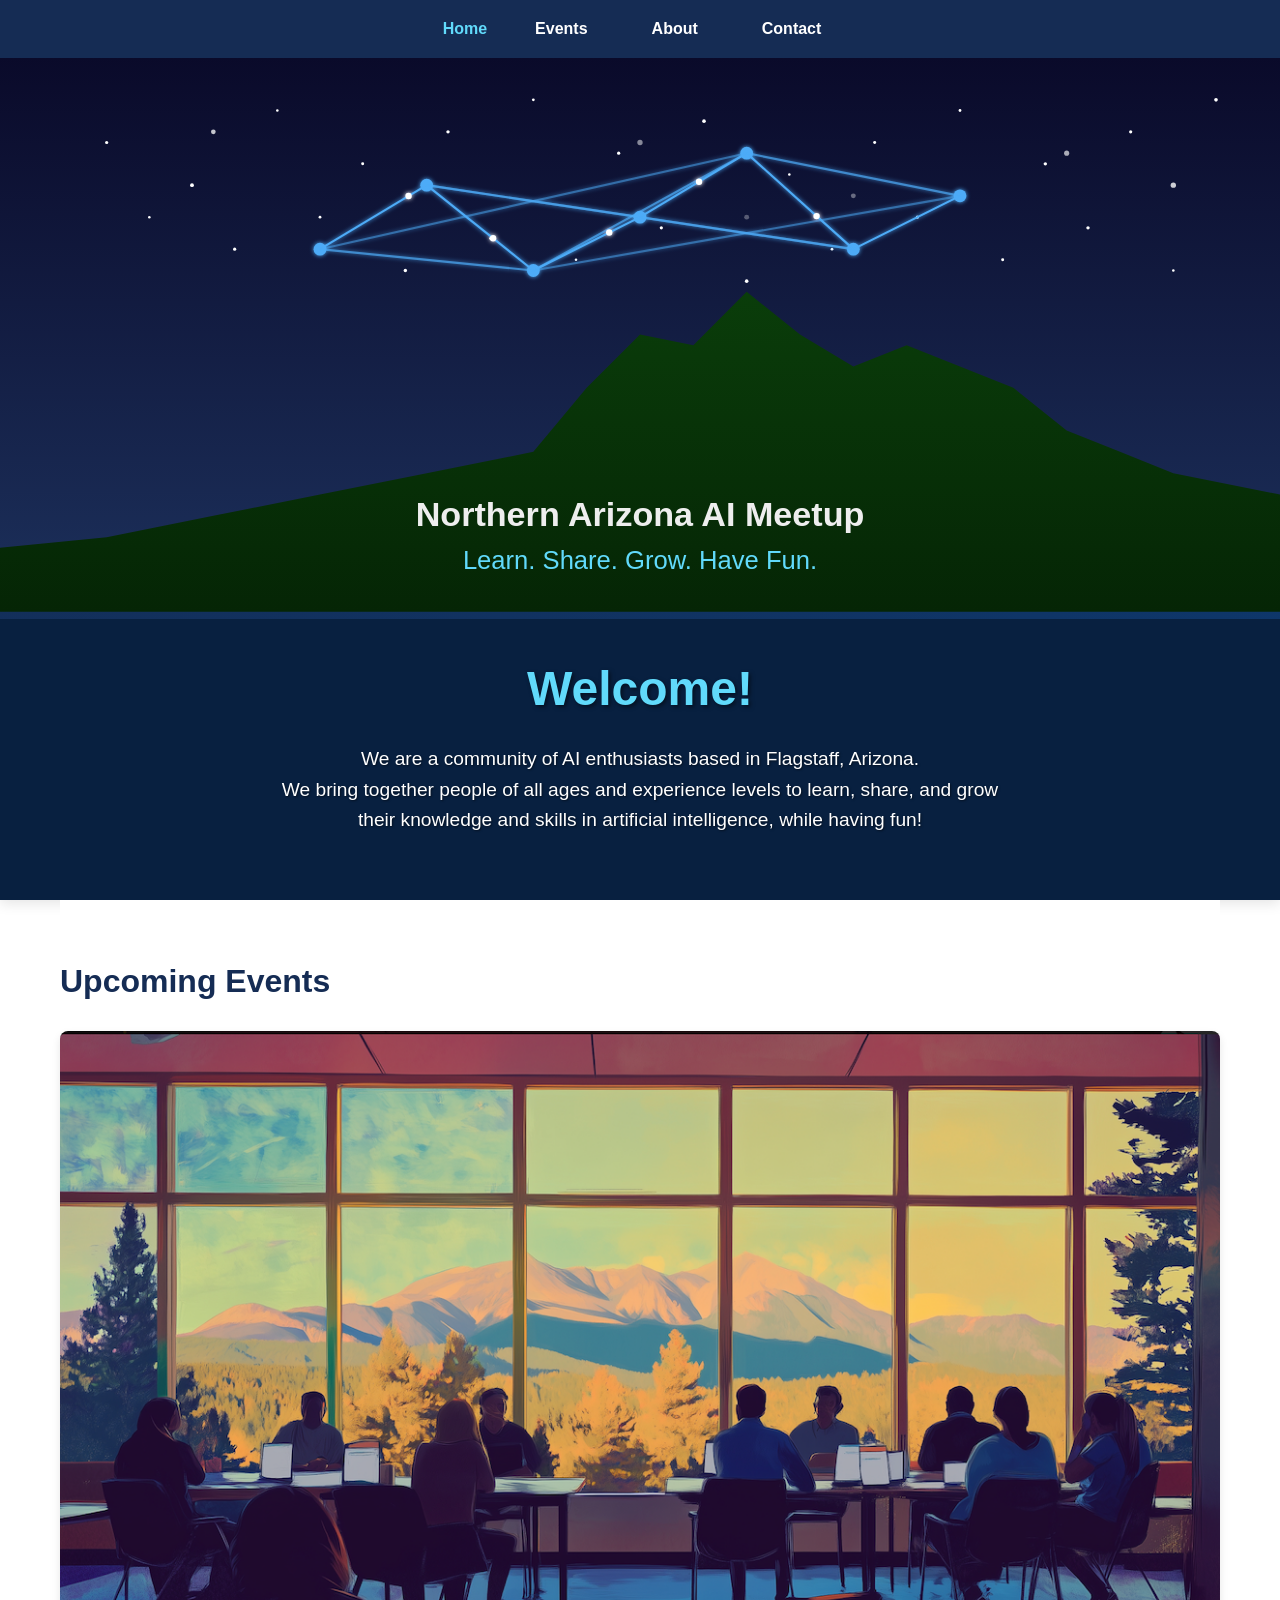
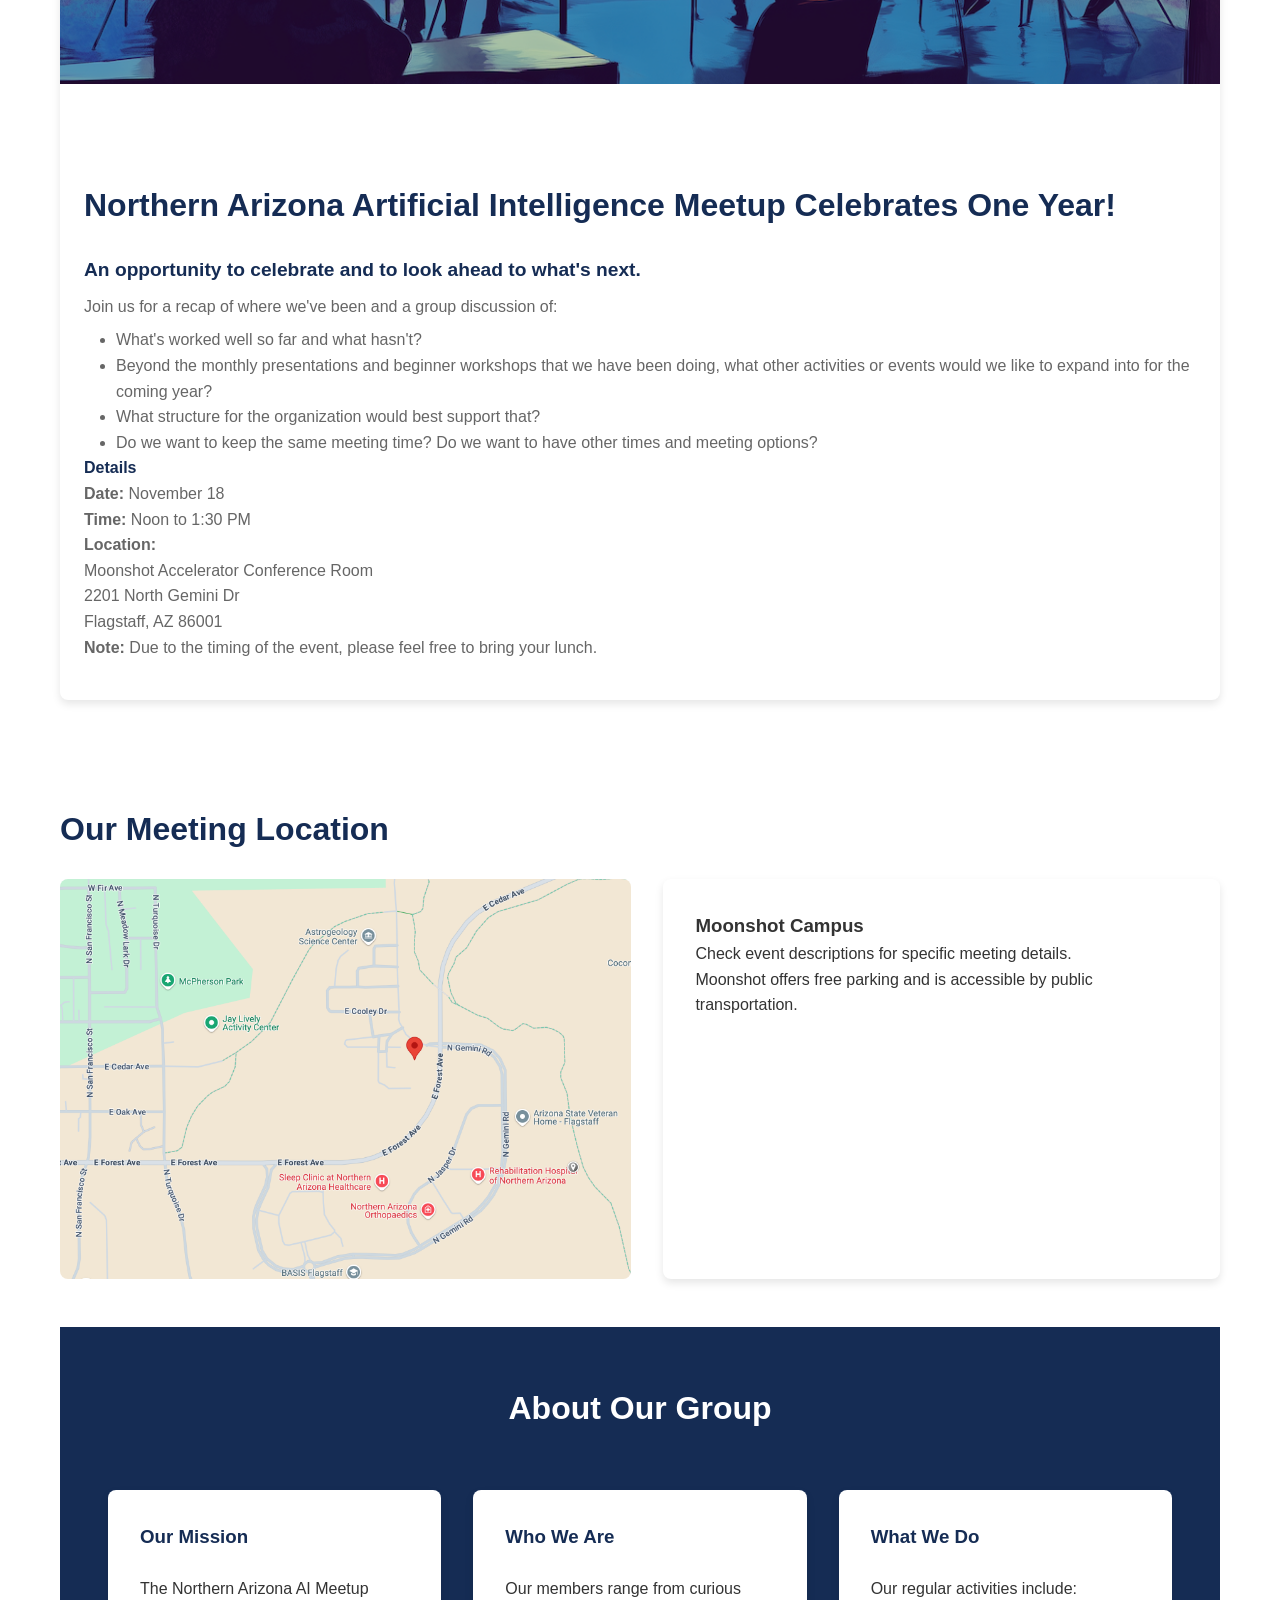
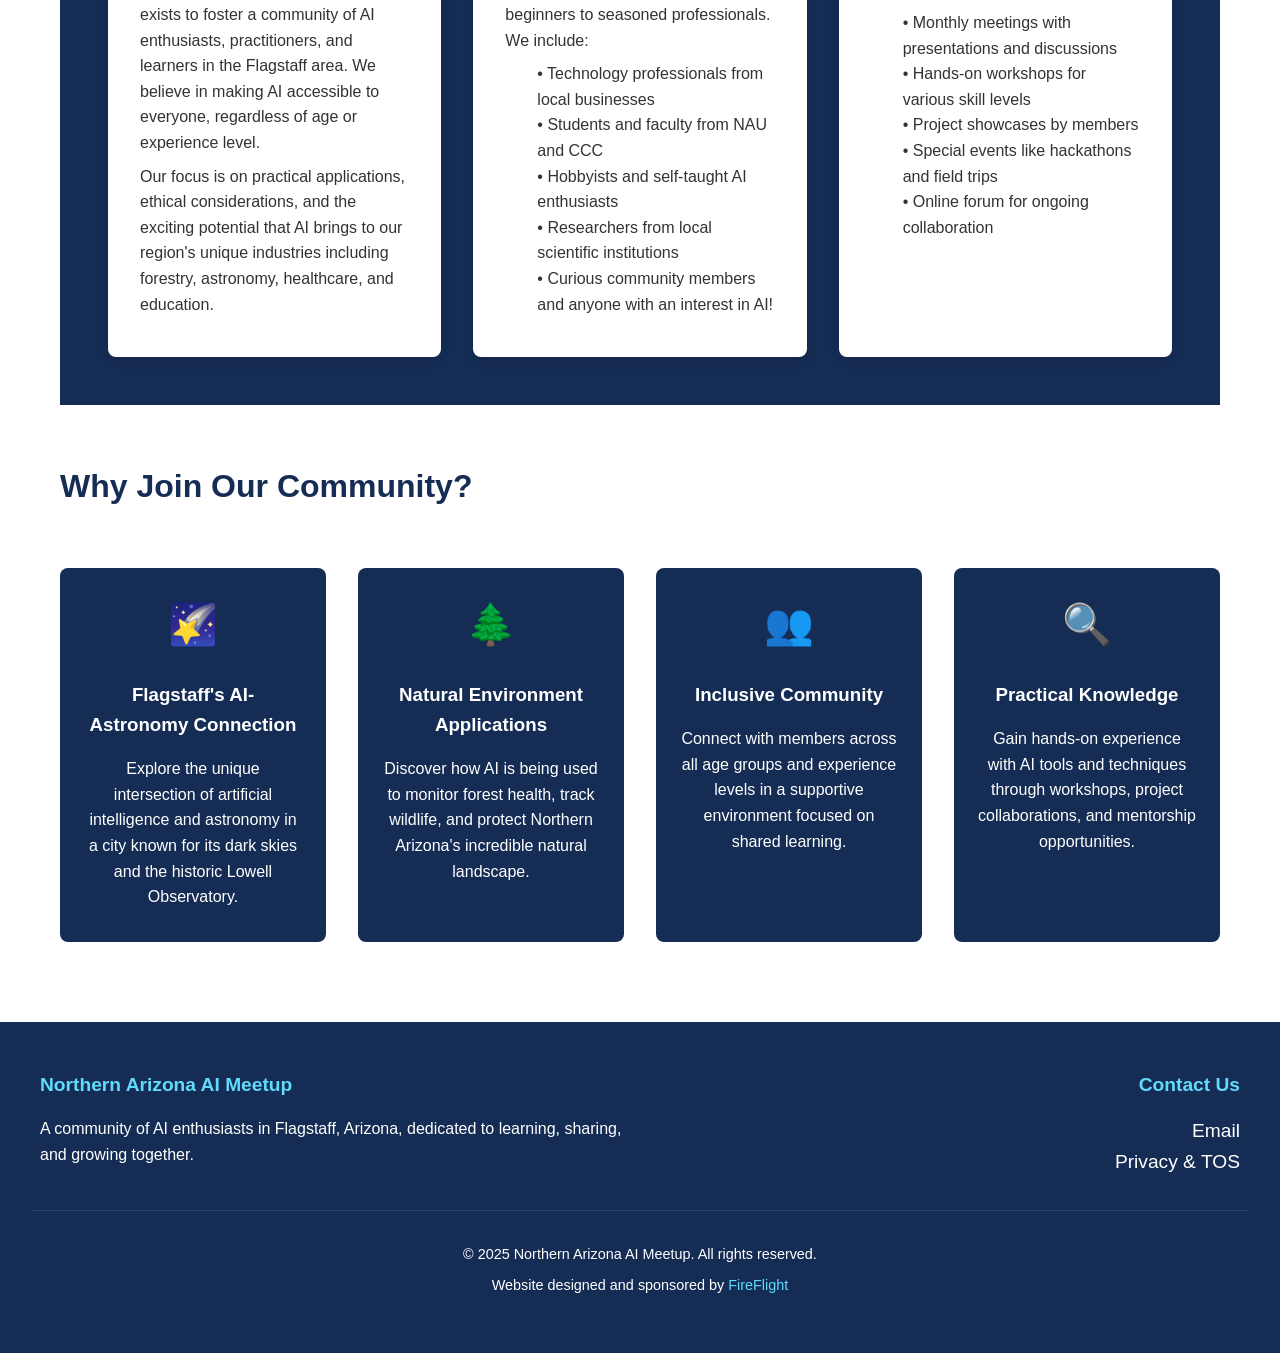
==== index.html @ 6f6a2d6f "Update of upcoming events" ====
<!DOCTYPE html>
<html lang="en">
<head>
    <meta charset="UTF-8">
    <meta name="viewport" content="width=device-width, initial-scale=1.0">
    <title>Northern Arizona AI Meetup</title>
    <link rel="stylesheet" href="css/site.css">
</head>
<body>
  <header>
    <nav>
      <ul>
        <li>Home</li>
        <li><a href="#events">Events</a></li>
        <li><a href="#about">About</a></li>
        <!-- <li><a href="#resources">Resources</a></li>
        <li><a href="#location">Location</a></li> -->
        <li><a href="#footer">Contact</a></li>
      </ul>
    </nav>

    <div class="header-container">
      <object type="image/svg+xml" data="media/images/svg/naai-siteheader.svg" class="logo">
      </object>
    </div>

    <section id="hero">
      <div class="hero hero-content">
        <h1>Welcome!</h1>
        <p>We are a community of AI enthusiasts based in Flagstaff, Arizona.<br>
          We bring together people of all ages and experience levels to learn, share, and grow their knowledge and skills in artificial intelligence, while having fun!</p>
        <!-- <a href="#events" class="btn">Attend Our Next Event</a> -->
      </div>
    </section>
  </header>

  <main class="container">
    <section id="events">
      <h2>Upcoming Events</h2>
      <div class="card-grid">
        <div class="card">
          <div class="card-img">
            <img src="media/images/png/NAAImtgpic.png" alt="Illustration of people in a meeting" class="card-img">
          </div>
          <div class="card-content">
            <div class="event-details">
              <h2>Northern Arizona Artificial Intelligence Meetup Celebrates One Year!</h2>
              <h3>An opportunity to celebrate and to look ahead to what's next.</h3>
              <p>Join us for a recap of where we've been and a group discussion of:</p>
                <ul class="indent">
                  <li>What's worked well so far and what hasn't?</li>
                  <li>Beyond the monthly presentations and beginner workshops that we have been doing, what other activities or events would we like to expand into for the coming year?</li>
                  <li>What structure for the organization would best support that?</li>
                  <li>Do we want to keep the same meeting time? Do we want to have other times and meeting options?</li>
                </ul>

              <h4>Details</h4>
              <p>
                <strong>Date:</strong> November 18<br>
                <strong>Time:</strong> Noon to 1:30 PM<br>
                <strong>Location:</strong><br>
                  Moonshot Accelerator Conference Room<br>
                  2201 North Gemini Dr<br>
                  Flagstaff, AZ 86001<br>
                <strong>Note:</strong> Due to the timing of the event, please feel free to bring your lunch.
              </p>
                <!-- To participate, bring a device (laptop, phone, or tablet) with the ability to connect to Wi-Fi.

                <p>Accelerator Building, Main Conference Room<br>
                2201 North Gemini Dr<br>
                Flagstaff, AZ 86001</p> -->
            </div>
          </div>
        </div>
      </div>
             <!--
             <div class="card">
                <div class="card-img">
                  <img src="media/images/png/NAAImtgpic.png" alt="Illustration of people in a meeting" class="card-img">
                </div>
                <div class="card-content">
                  <div class="event-details">
                    <h3>Summer Meetings Scheduled</h3>
                    <h4>July</h4>
                    <p><strong>Date/Time:</strong> July 15, Noon to 1:30 PM</p>
                    <p><strong>Location:</strong> Moonshot Accelerator Building, Main Conference Room</p>
                    <p></p>
                  </div>
                  <div class="event-details">
                    <h4>August</h4>
                    <p><strong>Date/Time:</strong> August 19, Noon to 1:30 PM</p>
                    <p><strong>Location:</strong> Moonshot Accelerator Building, Main Conference Room</p>
                    <p>TBD</p>
                  </div>
                 </div>
                </div>
                <a href="#" class="btn">Register</a>
               -->
    </section>

    <section id="location">
      <h2>Our Meeting Location</h2>
      <div class="location">
        <div class="map-container">
          <img src="media/images/png/NAAI-meeting-location.png" alt="Map of Flagstaff with meetup locations">
        </div>
        <div class="location-info">
          <h3>Moonshot Campus</h3>
          <!-- <p> Main Conference Room 2201 N Gemini Dr Flagstaff, AZ 86001</p> -->
          <p class="location-note">Check event descriptions for specific meeting details.<br>
            Moonshot offers free parking and is accessible by public transportation.</p>
        </div>
      </div>
    </section>

    <section id="about">
        <h2>About Our Group</h2>
        <div class="about-columns">
            <div class="about-item">
                <h3>Our Mission</h3>
                <p>The Northern Arizona AI Meetup exists to foster a community of AI enthusiasts, practitioners, and learners in the Flagstaff area. We believe in making AI accessible to everyone, regardless of age or experience level.</p>
                <p>Our focus is on practical applications, ethical considerations, and the exciting potential that AI brings to our region's unique industries including forestry, astronomy, healthcare, and education.</p>
            </div>

            <div class="about-item">
                <h3>Who We Are</h3>
                <p>Our members range from curious beginners to seasoned professionals. We include:</p>
                <ul>
                    <li>• Technology professionals from local businesses</li>
                    <li>• Students and faculty from NAU and CCC</li>
                    <li>• Hobbyists and self-taught AI enthusiasts</li>
                    <li>• Researchers from local scientific institutions</li>
                    <li>• Curious community members and anyone with an interest in AI!</li>
                </ul>
            </div>

            <div class="about-item">
                <h3>What We Do</h3>
                <p>Our regular activities include:</p>
                <ul>
                    <li>• Monthly meetings with presentations and discussions</li>
                    <li>• Hands-on workshops for various skill levels</li>
                    <li>• Project showcases by members</li>
                    <li>• Special events like hackathons and field trips</li>
                    <li>• Online forum for ongoing collaboration</li>
                </ul>
            </div>
        </div>
    </section>

    <section class="stars-bg">
      <div class="feature-section">
        <h2>Why Join Our Community?</h2>
        <div class="feature-grid">
          <div class="feature-item">
            <div class="feature-icon">🌠</div>
            <h3>Flagstaff's AI-Astronomy Connection</h3>
            <p>Explore the unique intersection of artificial intelligence and astronomy in a city known for its dark skies and the historic Lowell Observatory.</p>
          </div>

          <div class="feature-item">
            <div class="feature-icon">🌲</div>
            <h3>Natural Environment Applications</h3>
            <p>Discover how AI is being used to monitor forest health, track wildlife, and protect Northern Arizona's incredible natural landscape.</p>
          </div>

          <div class="feature-item">
            <div class="feature-icon">👥</div>
            <h3>Inclusive Community</h3>
            <p>Connect with members across all age groups and experience levels in a supportive environment focused on shared learning.</p>
          </div>

          <div class="feature-item">
            <div class="feature-icon">🔍</div>
            <h3>Practical Knowledge</h3>
            <p>Gain hands-on experience with AI tools and techniques through workshops, project collaborations, and mentorship opportunities.</p>
          </div>
        </div>
      </div>
    </section>

    <!-- <section id="contact">
      <h2>Get In Touch</h2>
      <div class="contact-form">
        <form action="#" method="POST">
          <div class="form-group">
            <label for="name">Name</label>
            <input type="text" id="name" name="name" required>
          </div>

          <div class="form-group">
            <label for="email">Email</label>
            <input type="email" id="email" name="email" required>
          </div>

          <div class="form-group">
            <label for="subject">Subject</label>
            <select id="subject" name="subject">
              <option value="general">General Inquiry</option>
              <option value="membership">Membership Question</option>
              <option value="speaking">Speaking Opportunity</option>
              <option value="collaboration">Collaboration Proposal</option>
              <option value="other">Other</option>
            </select>
          </div>

          <div class="form-group">
            <label for="message">Message</label>
            <textarea id="message" name="message" required></textarea>
          </div>

          <div class="form-group">
            <label for="experience">Your AI Experience Level</label>
            <select id="experience" name="experience">
              <option value="beginner">Beginner - Just curious about AI</option>
              <option value="intermediate">Intermediate - Some experience with AI concepts</option>
              <option value="advanced">Advanced - Working with AI regularly</option>
              <option value="expert">Expert - Professional AI developer/researcher</option>
            </select>
          </div>

          <div class="form-group">
            <label>
              <input type="checkbox" name="newsletter" checked>
              Subscribe to our newsletter for updates on upcoming events
            </label>
          </div>

          <button type="submit">Send Message</button>
        </form>
      </div>
    </section> -->
  </main>

    <footer id="footer">
        <div class="footer-content">
            <div class="footer-description">
                <h3>Northern Arizona AI Meetup</h3>
                <p>A community of AI enthusiasts in Flagstaff, Arizona, dedicated to learning, sharing, and growing together.</p>
                <!-- <div class="social-links">
                    <a href="#">🌐</a>
                    <a href="#">📱</a>
                    <a href="#">📘</a>
                    <a href="#">📸</a>
                    <a href="#">👥</a>
                </div> -->
            </div>

          <div class="footer-contact">
            <h3>Contact Us</h3>
            <ul>
              <li><a href="mailto: ariel@fireflight.pro?">Email</a></li>
              <li><a href="PSTOS.html">Privacy & TOS</a></li>
            </ul>
          </div>
        </div>
        <div class="copyright">
            <p>&copy; 2025 Northern Arizona AI Meetup. All rights reserved.</p>
            <p>Website designed and sponsored by <a href="https://fireflight.ai" class="sponsor">FireFlight</a></p>
        </div>
    </footer>
  </body>
</html>
---- css/site.css ----
:root {
  --primary-dark: #152C54;
  --primary-light: #61dafb;
  --accent-green: #2a623d;
  --text-light: #ffffff;
  --text-dark: #333333;
}

* {
  margin: 0;
  padding: 0;
  box-sizing: border-box;
  font-family: 'Segoe UI', Tahoma, Geneva, Verdana, sans-serif;
}

body {
  background-color: #ffffff;
  color: var(--text-dark);
  line-height: 1.6;
}

nav {
  position: fixed;
  top: 0;
  left: 0;
  width: 100%;
  z-index: 1000;
  background-color: var(--primary-dark);
  padding: 1rem 0;
}

nav ul {
  display: flex;
  justify-content: center;
  list-style: none;
  gap: 2rem;
}

nav li {
  color: var(--primary-light);
  font-weight: 600;
}

nav a {
  color: var(--text-light);
  text-decoration: none;
  font-weight: 600;
  transition: color 0.3s ease;
  padding: 0.5rem 1rem;
  border-radius: 4px;
}

nav a:hover {
  color: var(--primary-light);
  background-color: rgba(255,255,255,0.1);
}

header {
  background: linear-gradient(135deg, var(--primary-dark), #0d386d);
  color: var(--text-light);
  height: 100%;
  padding: 0;
  margin: 0;
  text-align: center;
  box-shadow: 0 4px 12px rgba(0,0,0,0.1);
}

.header-container {
  width: 100%;
  height: 100%;
  margin-top: 57px;
}

#hero {
  max-height: 400px;
  background-size: cover;
  background-position: center;
  position: relative;
  display: flex;
  align-items: center;
  justify-content: center;
  text-align: center;
  color: white;
}

#hero::before {
  content: '';
  position: absolute;
  top: 0;
  left: 0;
  right: 0;
  bottom: 0;
  /* background: rgba(0,0,0,0.5); */
  background-color: #082040;
  z-index: 1;
}

.hero-content {
  position: relative;
  z-index: 2;
  max-width: 800px;
  padding: 2rem;
}

.hero h1 {
  font-size: 3rem;
  color: var(--primary-light);
  margin-bottom: 1rem;
  text-shadow: 2px 2px 4px rgba(0,0,0,0.5);
}

.hero p {
  font-size: 1.2rem;
  margin-bottom: 2rem;
  text-shadow: 1px 1px 2px rgba(0,0,0,0.5);
}

.btn {
  display: inline-block;
  margin: .5rem 0;
  padding: 0.8rem 1.5rem;
  background-color: white;
  color: var(--primary-dark);
  text-decoration: none;
  border-radius: 4px;
  font-weight: bold;
  transition: transform 0.3s ease, box-shadow 0.3s ease;
}

.hero .btn:hover {
  background-color: var(--primary-light);
  color: var(--primary-dark);
}

p {
  padding: 0;
}

main {
  margin: 0 60px;
  padding: 0;
  background-color: #ffffff;
  color: var(--text-dark);
}

#events  {
 margin-bottom: 3rem;
}

h2 {
  color: var(--primary-dark);
  padding: 3.5rem 0 1.5rem 0;
  font-size: 2rem;
  position: relative;
}

/* h2::after {
  content: '';
  position: absolute;
  bottom: 0;
  left: 0;
  width: 60px;
  height: 4px;
  background-color: var(--primary-light);
} */

.indent {
  padding-left: 2rem;
}
.card-grid {
  display: grid;
  /* grid-template-columns: repeat(auto-fill, minmax(450px, 1fr));
  gap: 2rem; */
}

.card {
  background-color: white;
  border-radius: 8px;
  overflow: hidden;
  box-shadow: 0 4px 8px rgba(0,0,0,0.1);
  transition: transform 0.3s ease, box-shadow 0.3s ease;
  width: 100%;
}

.card:hover {
  transform: translateY(-5px);
  box-shadow: 0 8px 16px rgba(0,0,0,0.1);
}

.card-img {
  background-color: #ddd;
  display: flex;
  align-items: center;
  justify-content: center;
  color: #666;
  width: 100%;
}

.card-content {
  padding: 1.5rem;
}

.card h3 {
  margin-bottom: 0.5rem;
  color: var(--primary-dark);
}

.event-details {
  margin: 1rem 0;
  font-size: 1rem;
  color: #666;
}

.event-details h3 {
  font-size: 1.2rem;
}

.event-details h4 {
  font-size: 1rem;
  color: var(--primary-dark);
}

.event-details i {
  margin-right: 0.5rem;
}

.event-description .desc {
  padding: 0 0 15px 0;
}

.location {
  display: grid;
  grid-template-columns: 1fr 1fr;
  gap: 2rem;
  margin-bottom: 3rem;
}

.map-container img {
  height: 400px;
  background-color: #ddd;
  display: flex;
  align-items: center;
  justify-content: center;
  color: #666;
  border-radius: 8px;
  overflow: hidden;
}

.location-info {
  padding: 2rem;
  background-color: white;
  border-radius: 8px;
  box-shadow: 0 4px 8px rgba(0,0,0,0.1);
}

.location-info h4, p {
  margin-bottom: 0.5rem;
}


#about {
  background-color: var(--primary-dark);
  padding: 0 3rem 3rem;
}

#about h2 {
  color: var(--text-light);
  text-align: center;
  margin-bottom: 2rem;
}

.about-columns {
  display: grid;
  grid-template-columns: repeat(auto-fit, minmax(300px, 1fr));
  gap: 2rem;
}

.about-item {
  background-color: white;
  padding: 2rem;
  border-radius: 8px;
  box-shadow: 0 4px 8px rgba(0,0,0,0.1);
}

.about-item h3 {
  color: var(--primary-dark);
  margin-bottom: 1.5rem;
}

.about-item li {
  padding: 0 0 0 2rem;
  list-style: none;
  text-decoration: none;
}

/* Special feature - stars background */
.stars-bg {
  background-color: white;
  position: relative;
  overflow: hidden;
  /* background-color: var(--primary-dark);
  padding: 4rem 1rem; */
}

.stars-bg::before {
  content: '';
  position: absolute;
  top: 0;
  left: 0;
  right: 0;
  bottom: 0;
  background-image: radial-gradient(white 1px, transparent 1px);
  background-size: 50px 50px;
  opacity: 0.2;
}

.feature-section {
  text-align: center;
  color: var(--text-light);
  position: relative;
  z-index: 2;

}

.feature-section h2 {
  color: var(--primary-dark);
  text-align: left;
  margin-bottom: 2rem;
}

.feature-section h2::after {
  left: 50%;
  transform: translateX(-50%);
}

.feature-grid {
  display: grid;
  grid-template-columns: repeat(auto-fit, minmax(250px, 1fr));
  gap: 2rem;
  max-width: 1200px;
  margin: 0 auto 5rem;
}

.feature-item {
  background-color: var(--primary-dark);
  /*background-color: rgba(255,255,255,0.1); */
  padding: 1.5rem;
  border-radius: 8px;
  transition: transform 0.3s ease;
}

.feature-item:hover {
  transform: translateY(-10px);
}

.feature-icon {
  font-size: 2.5rem;
  margin-bottom: 1.5rem;
  color: var(--primary-light);
}

.feature-item h3 {
  margin-bottom: 1rem;
  color: var(--text-light);
}

#contact {
  margin: 3rem;
}

.contact-form {
  max-width: 600px;
  margin: 0 auto;
  background-color: white;
  padding: 2rem;
  border-radius: 8px;
  box-shadow: 0 4px 8px rgba(0,0,0,0.1);
}

.form-group {
  margin-bottom: 1.5rem;
}

label {
  display: block;
  margin-bottom: 0.5rem;
  font-weight: 600;
}

input, textarea, select {
  width: 100%;
  padding: 0.8rem;
  border: 1px solid #ddd;
  border-radius: 4px;
  font-size: 1rem;
}

textarea {
  min-height: 150px;
  resize: vertical;
}

button {
  padding: 0.8rem 1.5rem;
  background-color: var(--primary-light);
  color: var(--primary-dark);
  border: none;
  border-radius: 4px;
  font-weight: bold;
  cursor: pointer;
  transition: background-color 0.3s ease;
}

button:hover {
  background-color: #4fc0e8;
}

footer {
  background-color: var(--primary-dark);
  color: var(--text-light);
  padding: 3rem 2rem;
  text-align: center;
}

.footer-content {
  max-width: 1200px;
  margin: 0 auto;
  display: grid;
  grid-template-columns: repeat(auto-fit, minmax(200px, 1fr));
  gap: 2rem;
  text-align: left;
}

.footer-description h3 {
  color: var(--primary-light);
  margin-bottom: 1rem;
  font-size: 1.2rem;
}

/*
.social-links {
  display: flex;
  gap: 1rem;
  margin-top: 1rem;
}

.social-links a {
  display: inline-block;
  width: 40px;
  height: 40px;
  background-color: rgba(255,255,255,0.1);
  border-radius: 50%;
  align-items: center;
  justify-content: center;
  transition: background-color 0.3s ease;
}

.social-links a:hover {
  background-color: var(--primary-light);
  color: var(--primary-dark);
}
*/

.footer-contact {
  text-align: right;
}

.footer-contact h3 {
  color: var(--primary-light);
  margin-bottom: 1rem;
  font-size: 1.2rem;
}

.footer-contact li {
  list-style: none;
}
.footer-contact a {
  color: var(--text-light);
  list-style: none;
  text-decoration: none;
  margin-bottom: 1rem;
  font-size: 1.2rem;
}

.footer-contact a:hover {
  color: var(--primary-light);
  list-style: none;
  margin-bottom: 1rem;
  font-size: 1.2rem;
}

.copyright {
  margin-top: 2rem;
  padding-top: 2rem;
  border-top: 1px solid rgba(255,255,255,0.1);
  font-size: 0.9rem;
}

.copyright a {
  text-decoration: none;
  color: var(--primary-light);
}

.copyright a:hover {
  color: var(--text-light);
}
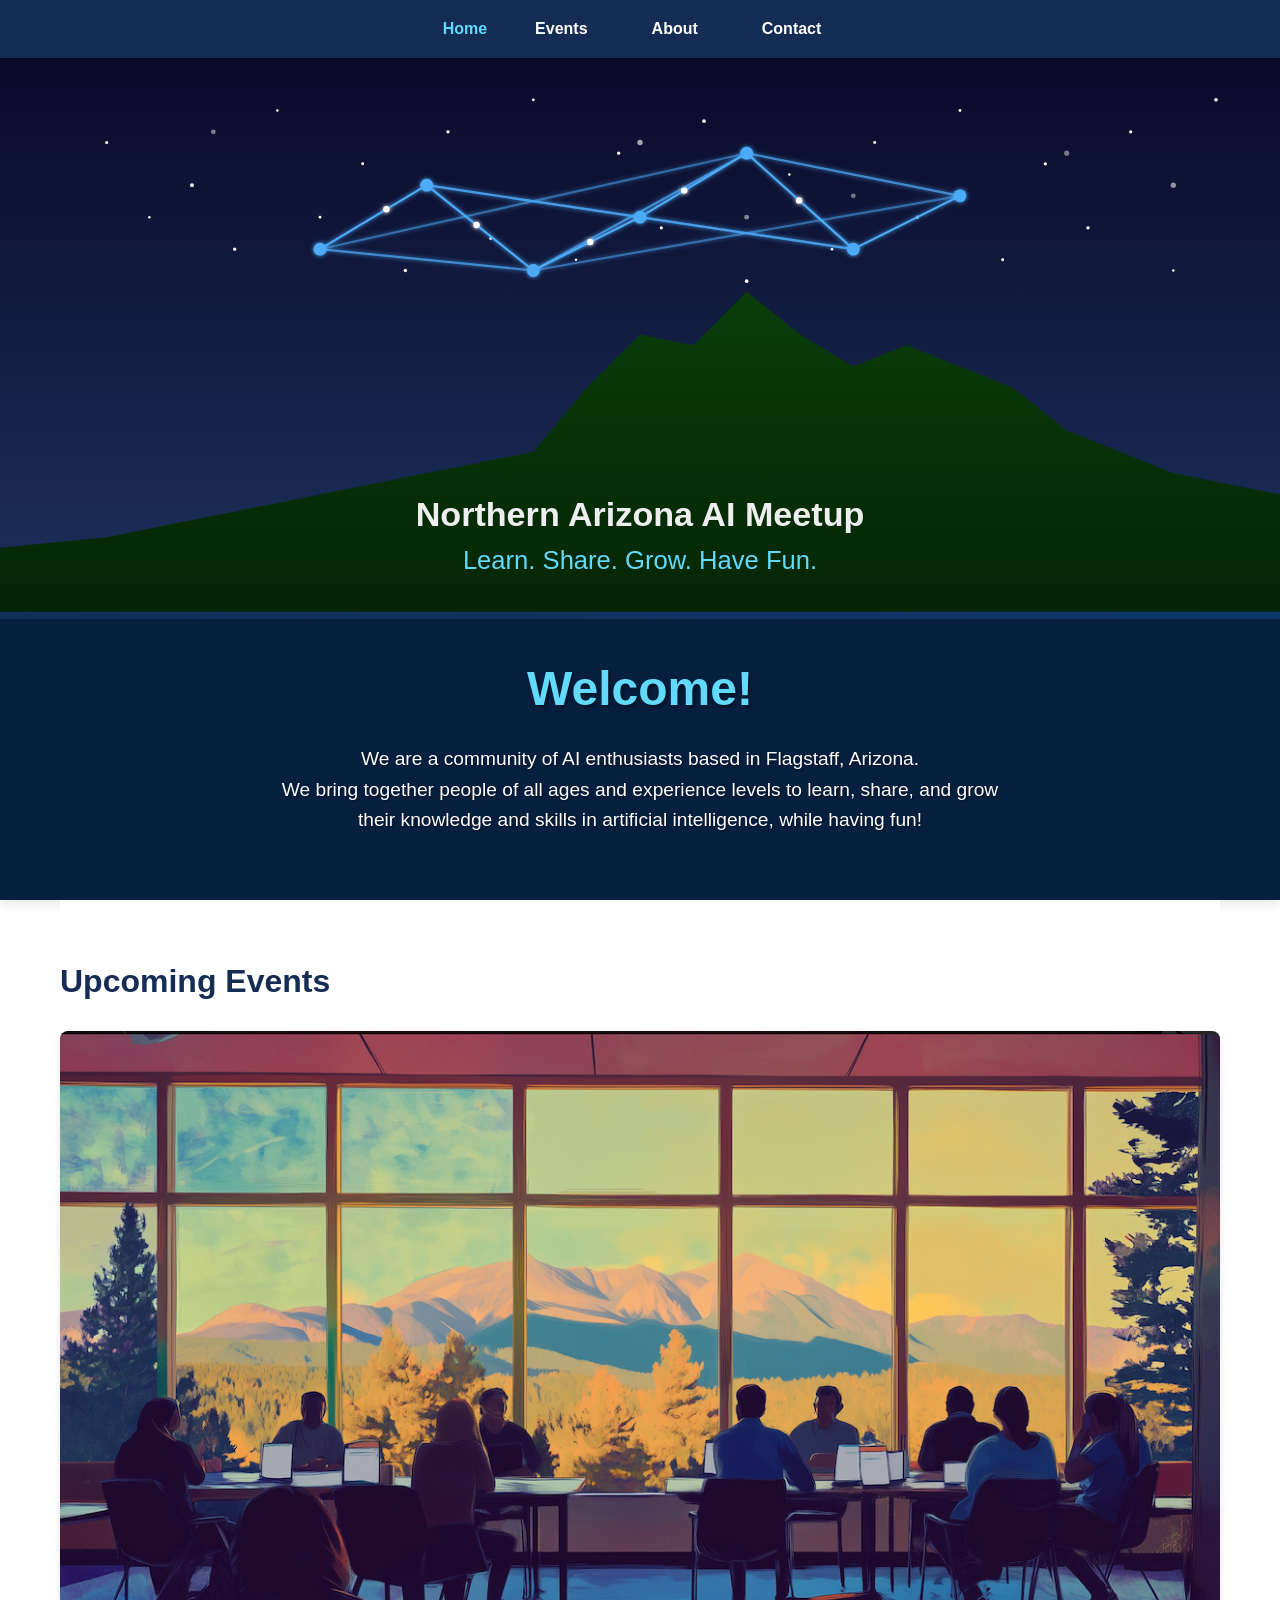
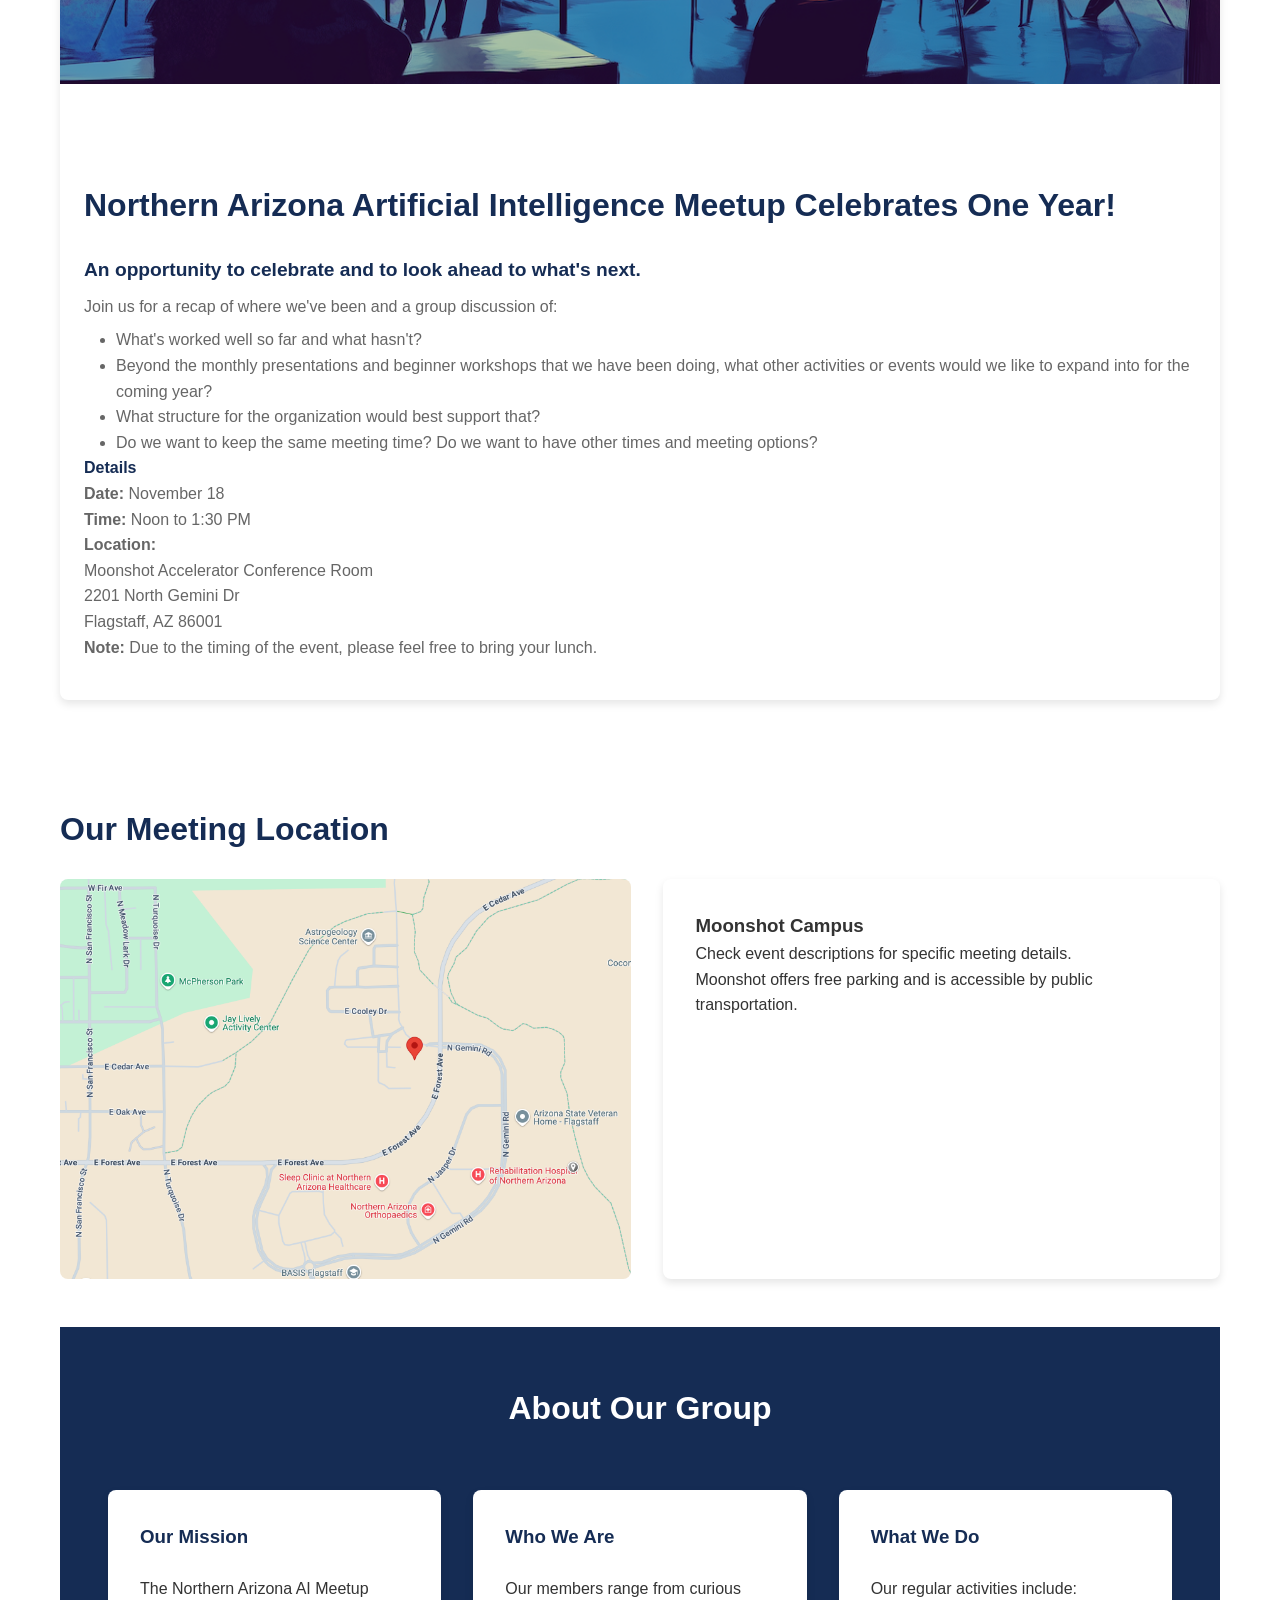
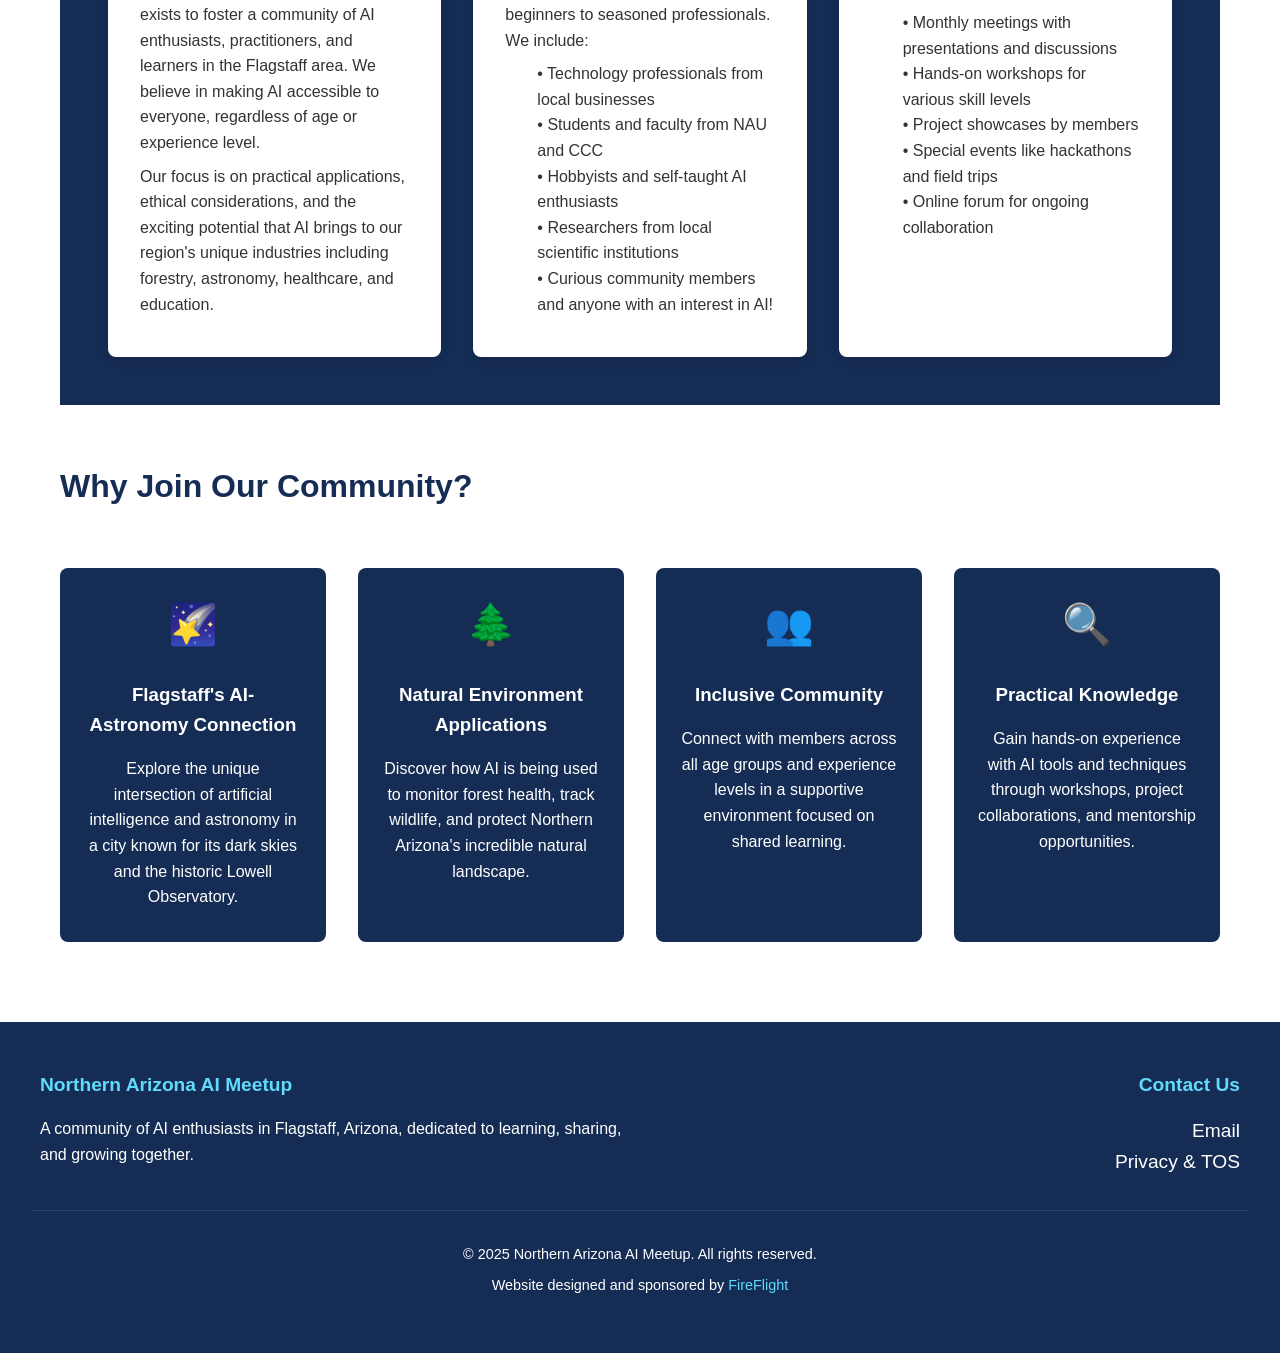
==== commit 0bda8cef: "Update of upcoming events" ====
--- a/index.html
+++ b/index.html
@@ -55,15 +55,13 @@
                 </ul>
 
               <h4>Details</h4>
-              <p>
-                <strong>Date:</strong> November 18<br>
+              <p><strong>Date:</strong> November 18<br>
                 <strong>Time:</strong> Noon to 1:30 PM<br>
                 <strong>Location:</strong><br>
                   Moonshot Accelerator Conference Room<br>
                   2201 North Gemini Dr<br>
                   Flagstaff, AZ 86001<br>
-                <strong>Note:</strong> Due to the timing of the event, please feel free to bring your lunch.
-              </p>
+                <strong>Note:</strong> Due to the timing of the event, please feel free to bring your lunch.</p>
                 <!-- To participate, bring a device (laptop, phone, or tablet) with the ability to connect to Wi-Fi.
 
                 <p>Accelerator Building, Main Conference Room<br>
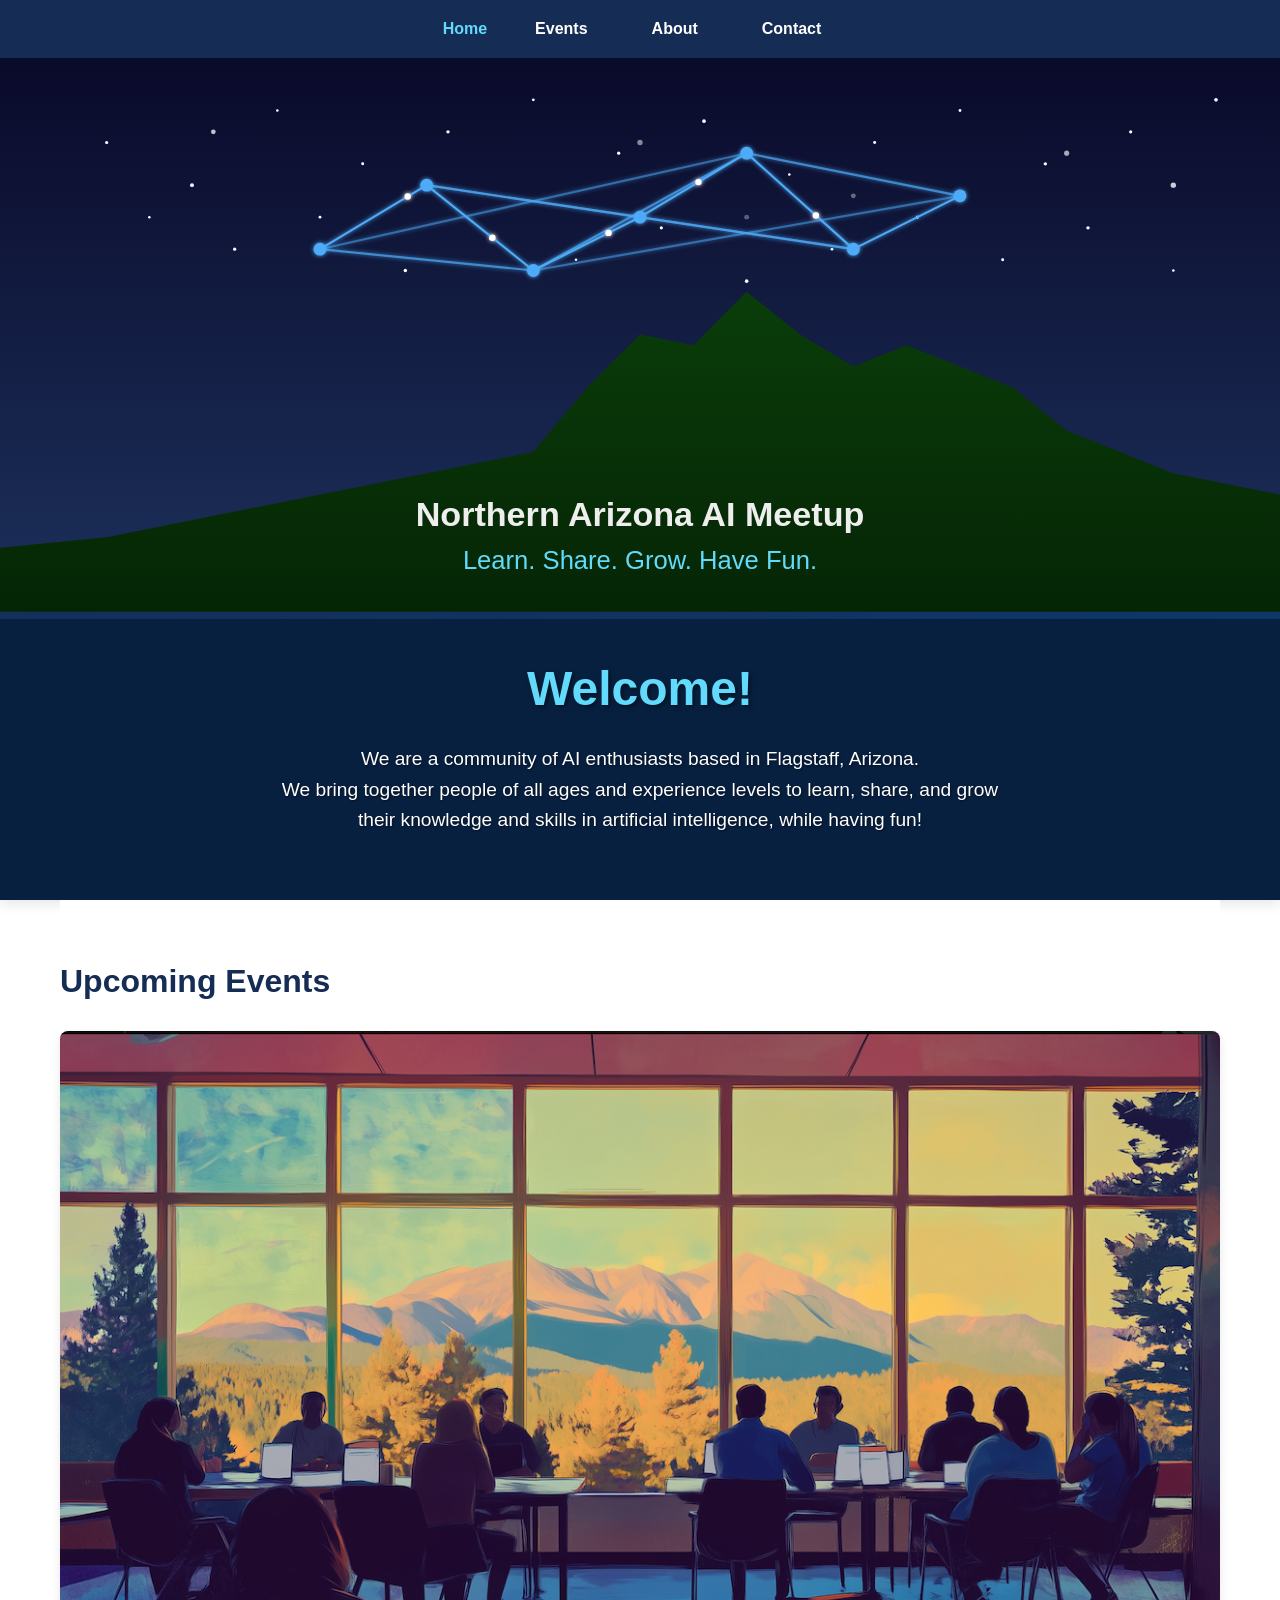
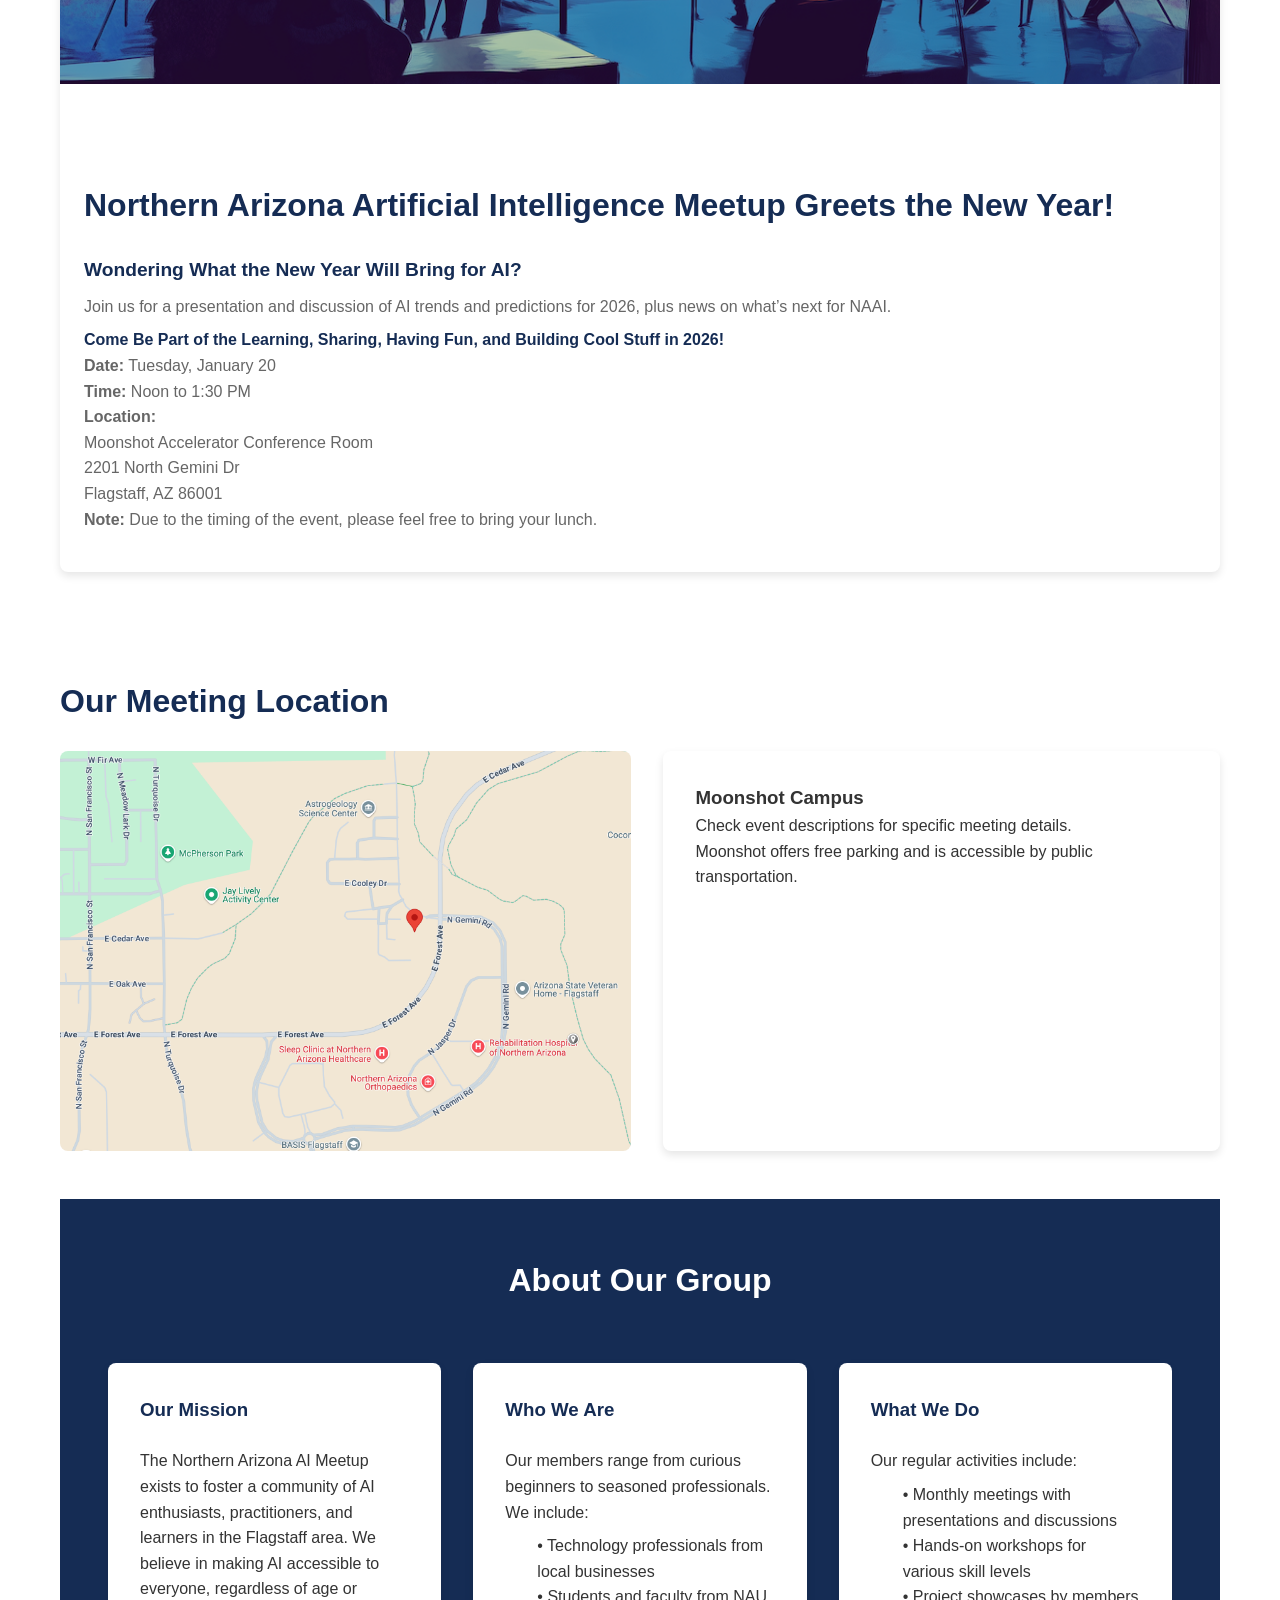
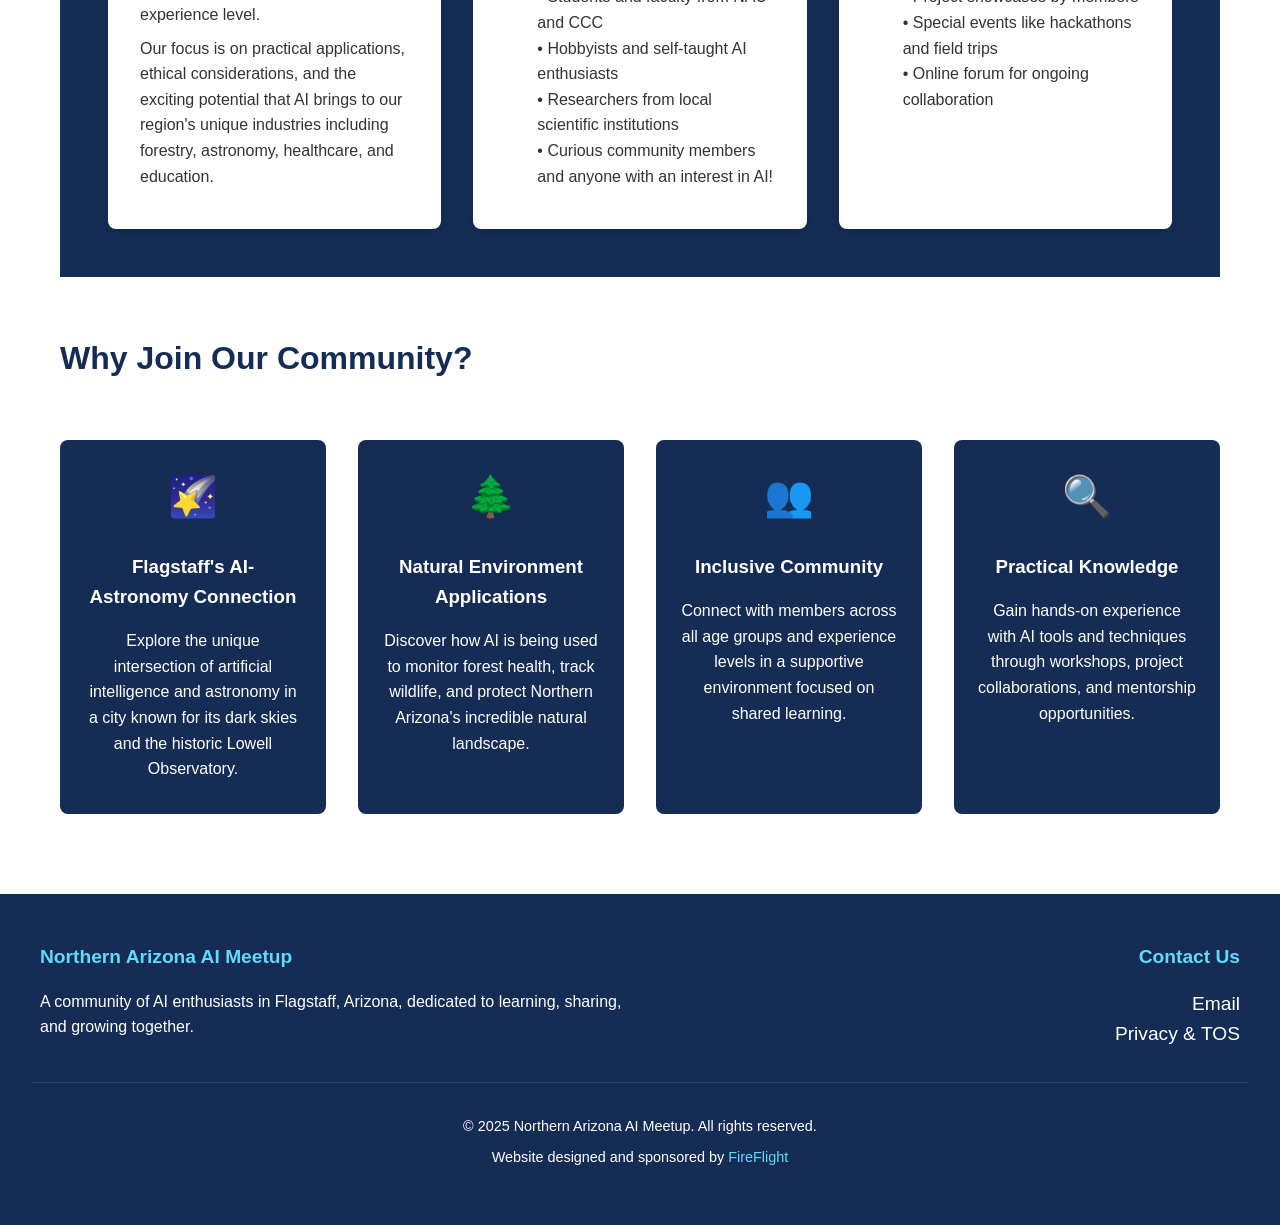
==== commit ab639e0c: "Update of upcoming events" ====
--- a/index.html
+++ b/index.html
@@ -44,18 +44,12 @@
           </div>
           <div class="card-content">
             <div class="event-details">
-              <h2>Northern Arizona Artificial Intelligence Meetup Celebrates One Year!</h2>
-              <h3>An opportunity to celebrate and to look ahead to what's next.</h3>
-              <p>Join us for a recap of where we've been and a group discussion of:</p>
-                <ul class="indent">
-                  <li>What's worked well so far and what hasn't?</li>
-                  <li>Beyond the monthly presentations and beginner workshops that we have been doing, what other activities or events would we like to expand into for the coming year?</li>
-                  <li>What structure for the organization would best support that?</li>
-                  <li>Do we want to keep the same meeting time? Do we want to have other times and meeting options?</li>
-                </ul>
-
-              <h4>Details</h4>
-              <p><strong>Date:</strong> November 18<br>
+              <h2>Northern Arizona Artificial Intelligence Meetup Greets the New Year!</h2>
+              <h3>Wondering What the New Year Will Bring for AI?</h3>
+              <p>Join us for a presentation and discussion of AI trends and predictions for 2026, plus news on what’s next for NAAI.</p>
+              <h4>Come Be Part of the Learning, Sharing, Having Fun, and Building Cool Stuff in 2026!</h4>
+              <!-- <h4>Details</h4> -->
+              <p><strong>Date:</strong> Tuesday, January 20<br>
                 <strong>Time:</strong> Noon to 1:30 PM<br>
                 <strong>Location:</strong><br>
                   Moonshot Accelerator Conference Room<br>
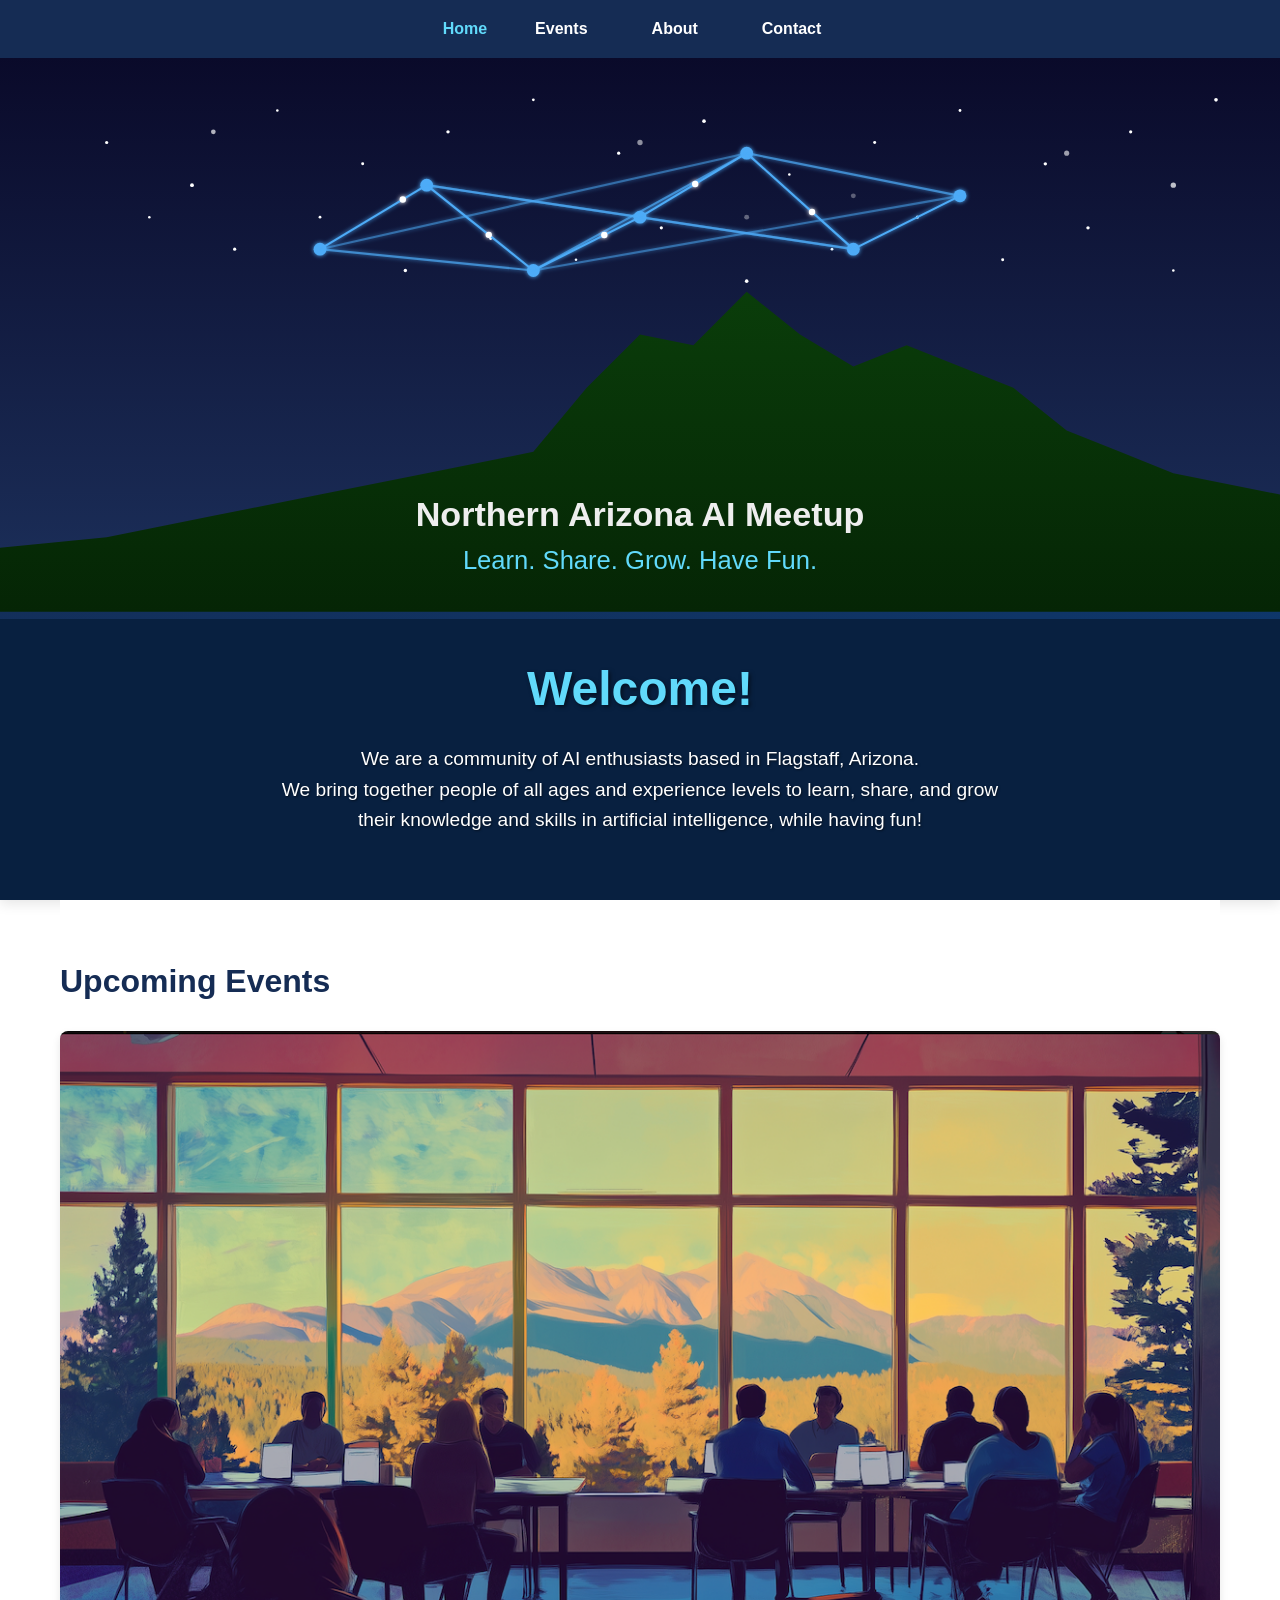
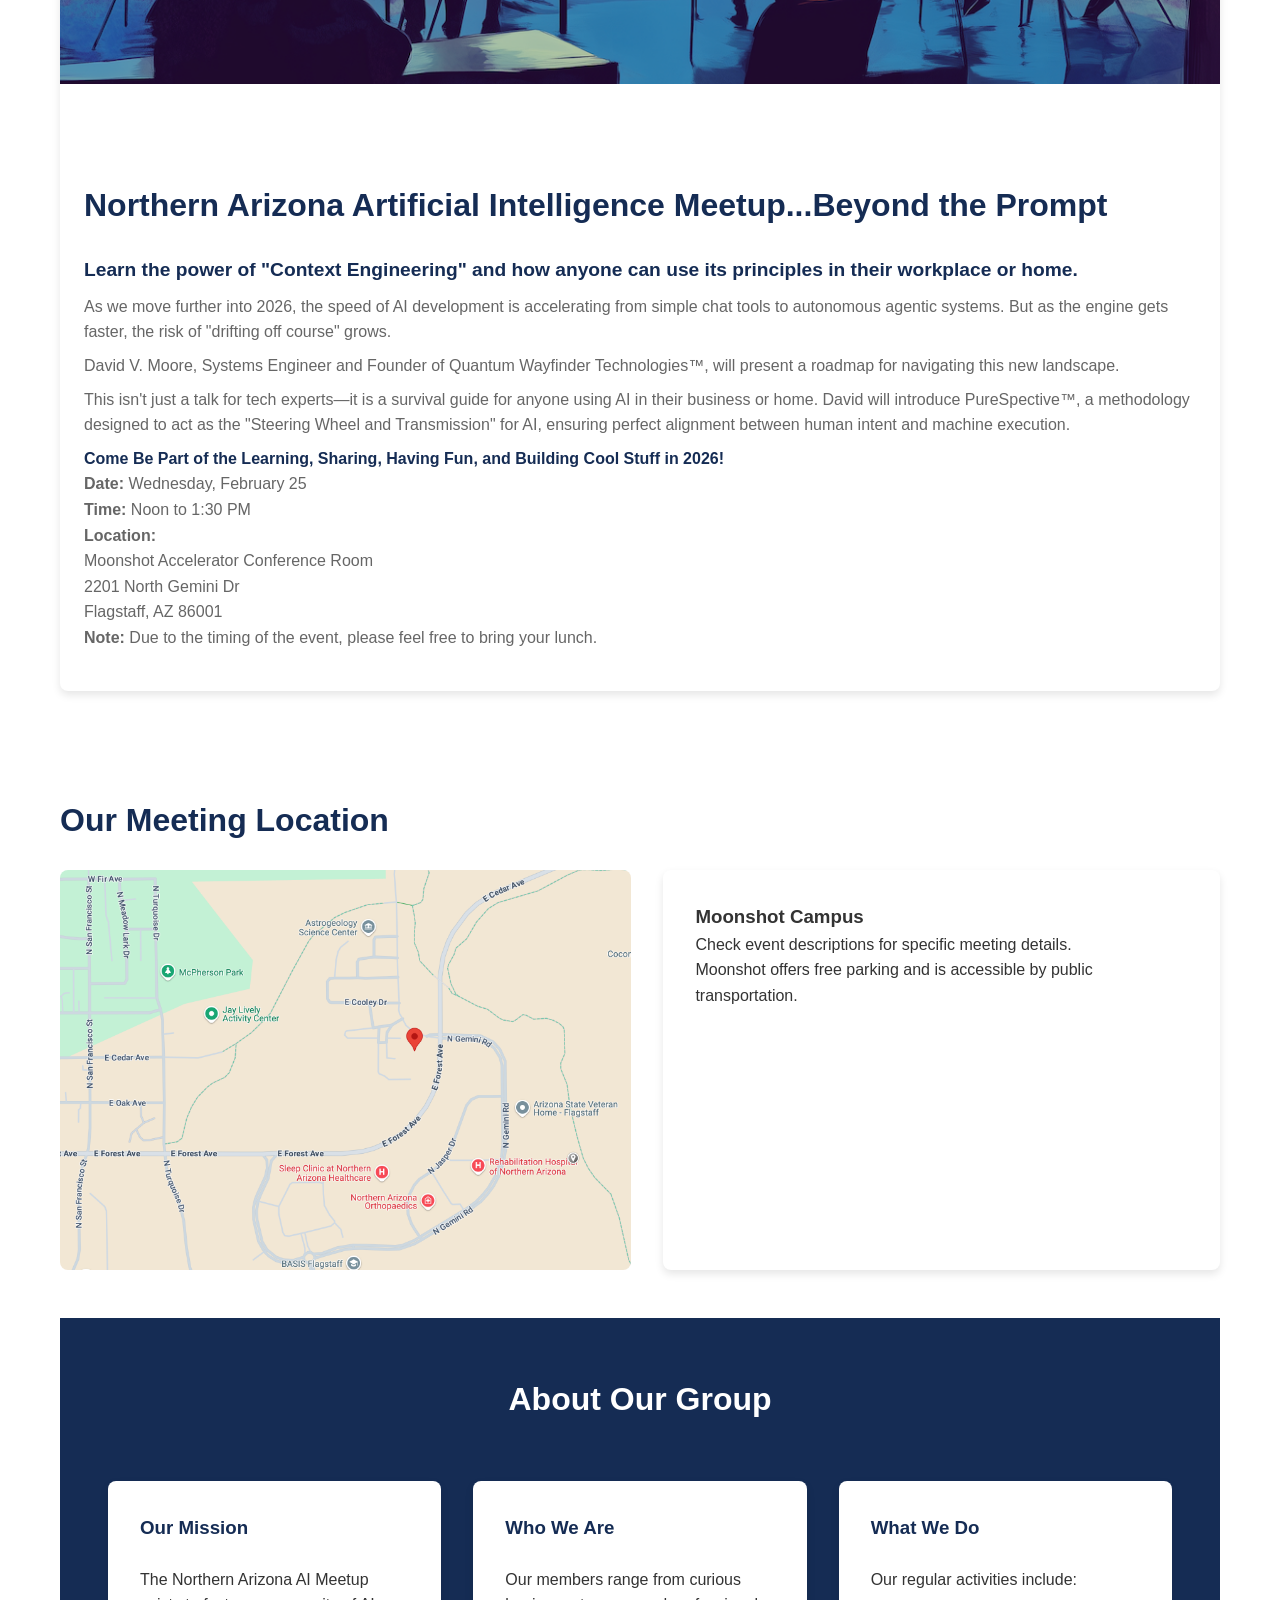
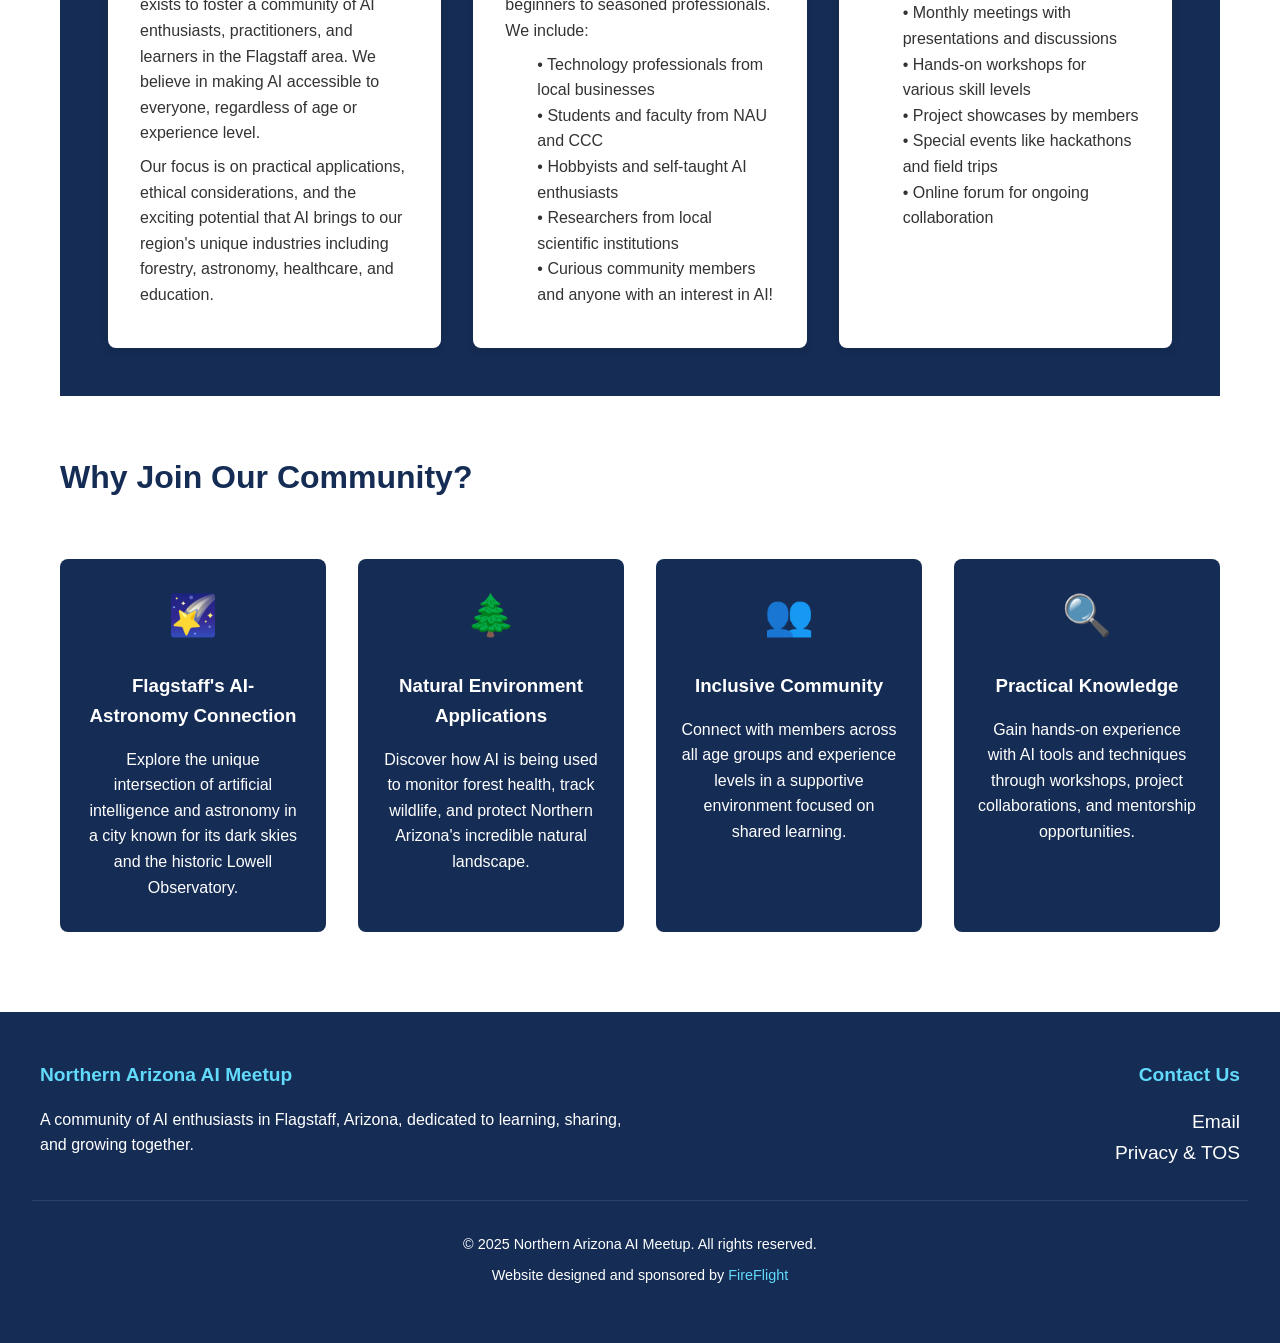
==== commit 8db7b755: "Update of upcoming events" ====
--- a/index.html
+++ b/index.html
@@ -44,12 +44,14 @@
           </div>
           <div class="card-content">
             <div class="event-details">
-              <h2>Northern Arizona Artificial Intelligence Meetup Greets the New Year!</h2>
-              <h3>Wondering What the New Year Will Bring for AI?</h3>
-              <p>Join us for a presentation and discussion of AI trends and predictions for 2026, plus news on what’s next for NAAI.</p>
+              <h2>Northern Arizona Artificial Intelligence Meetup...Beyond the Prompt</h2>
+              <h3>Learn the power of "Context Engineering" and how anyone can use its principles in their workplace or home.</h3>
+              <p>As we move further into 2026, the speed of AI development is accelerating from simple chat tools to autonomous agentic systems. But as the engine gets faster, the risk of "drifting off course" grows.</p>
+              <p>David V. Moore, Systems Engineer and Founder of Quantum Wayfinder Technologies™, will present a roadmap for navigating this new landscape.</p>
+              <p>This isn't just a talk for tech experts—it is a survival guide for anyone using AI in their business or home. David will introduce PureSpective™, a methodology designed to act as the "Steering Wheel and Transmission" for AI, ensuring perfect alignment between human intent and machine execution.</p>
               <h4>Come Be Part of the Learning, Sharing, Having Fun, and Building Cool Stuff in 2026!</h4>
               <!-- <h4>Details</h4> -->
-              <p><strong>Date:</strong> Tuesday, January 20<br>
+              <p><strong>Date:</strong> Wednesday, February 25<br>
                 <strong>Time:</strong> Noon to 1:30 PM<br>
                 <strong>Location:</strong><br>
                   Moonshot Accelerator Conference Room<br>
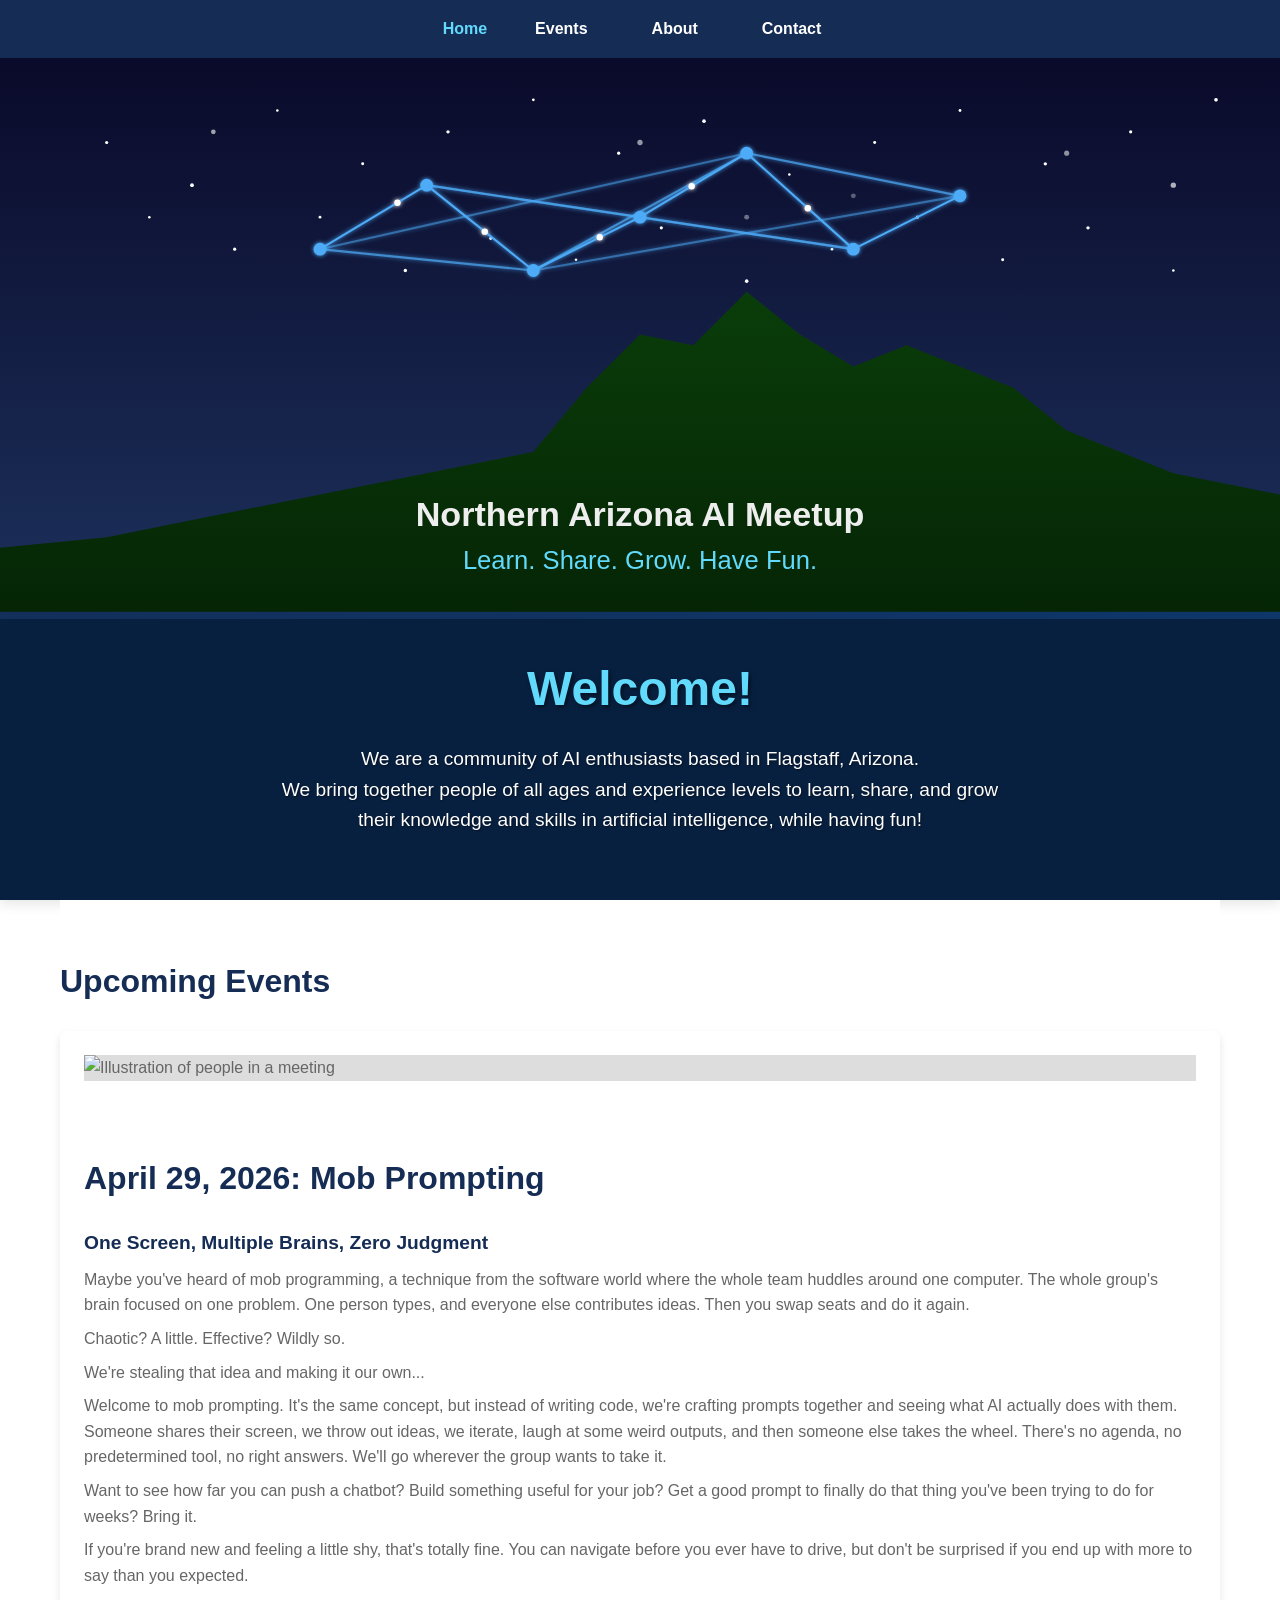
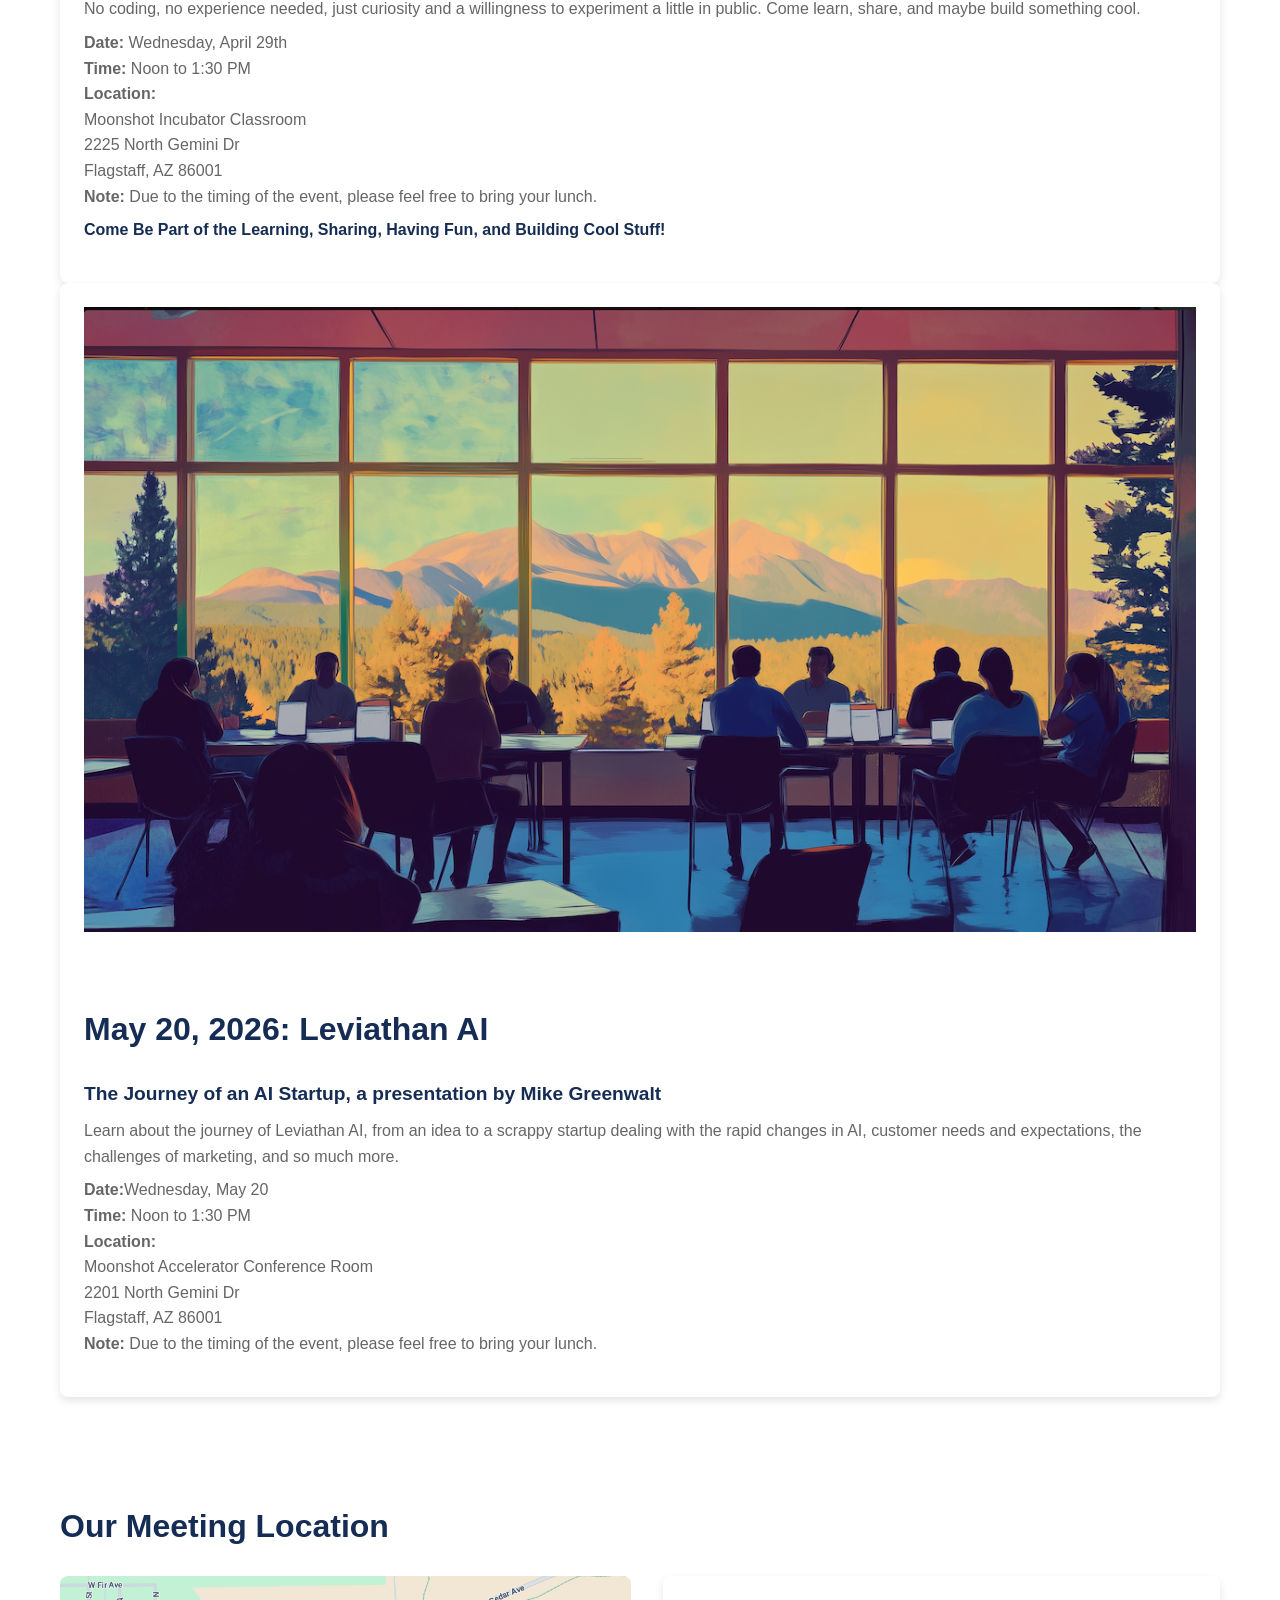
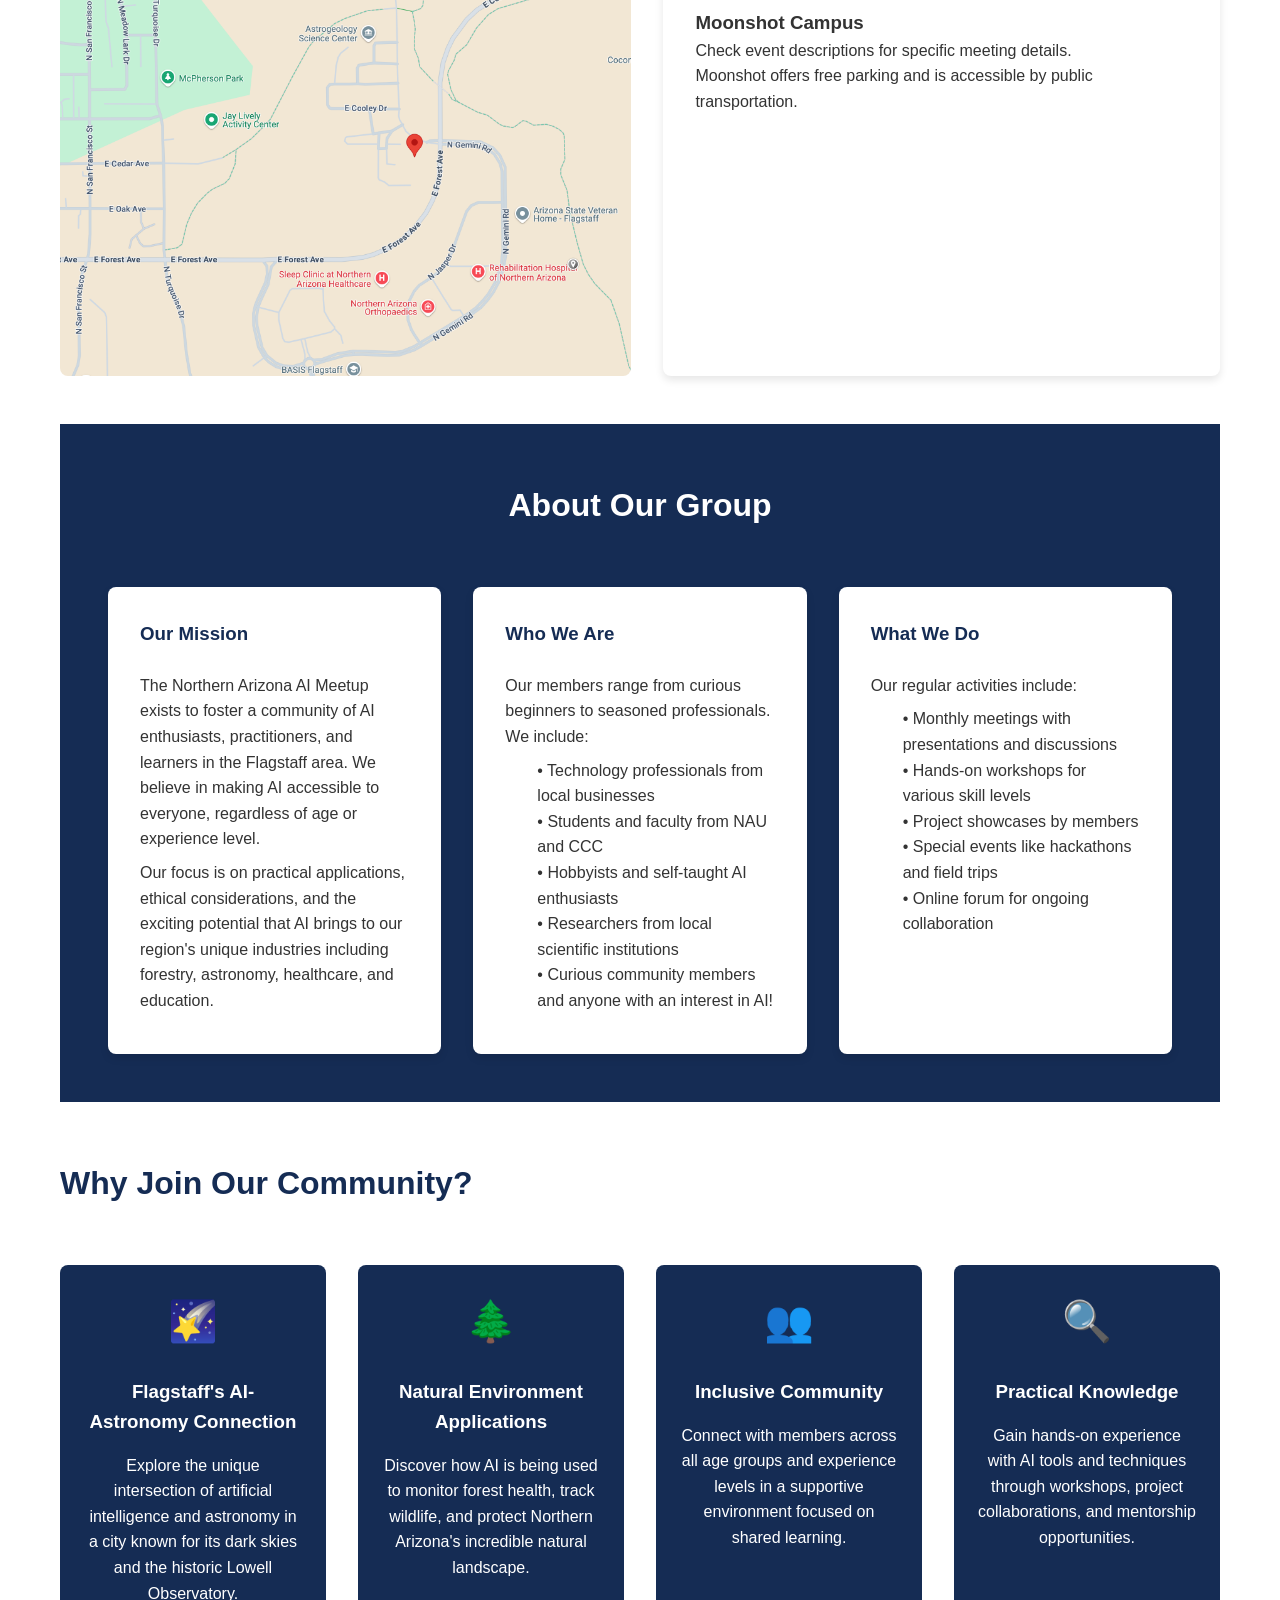
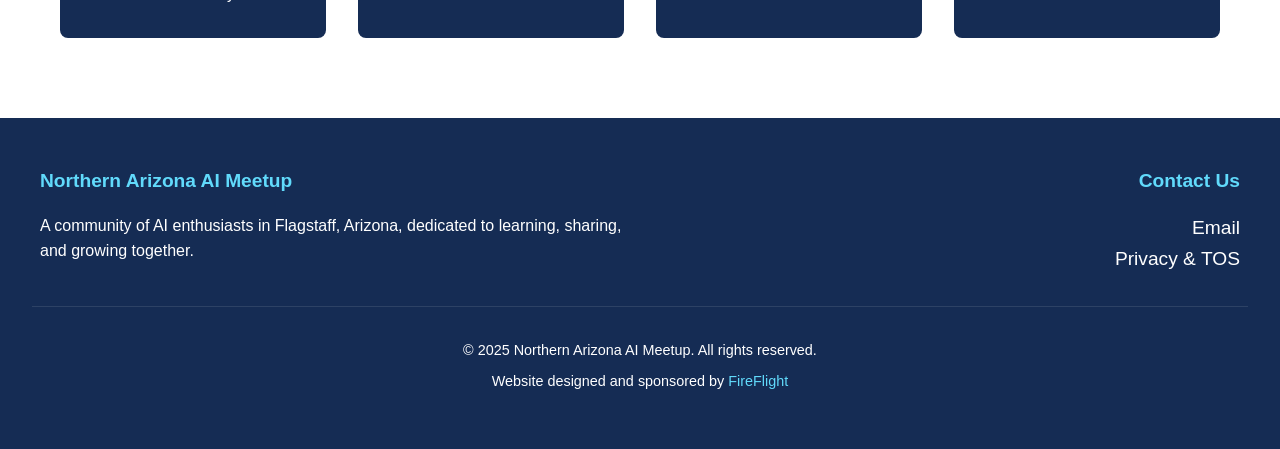
==== commit 6bdb877e: "Update of events" ====
--- a/index.html
+++ b/index.html
@@ -38,26 +38,44 @@
     <section id="events">
       <h2>Upcoming Events</h2>
       <div class="card-grid">
+
         <div class="card">
-          <div class="card-img">
-            <img src="media/images/png/NAAImtgpic.png" alt="Illustration of people in a meeting" class="card-img">
-          </div>
           <div class="card-content">
+            <div class="card-img">
+              <img src="media/images/png/MobPrompting.png" alt="Illustration of people in a meeting" class="card-img">
+            </div>
             <div class="event-details">
-              <h2>Northern Arizona Artificial Intelligence Meetup...Beyond the Prompt</h2>
-              <h3>Learn the power of "Context Engineering" and how anyone can use its principles in their workplace or home.</h3>
-              <p>As we move further into 2026, the speed of AI development is accelerating from simple chat tools to autonomous agentic systems. But as the engine gets faster, the risk of "drifting off course" grows.</p>
-              <p>David V. Moore, Systems Engineer and Founder of Quantum Wayfinder Technologies™, will present a roadmap for navigating this new landscape.</p>
-              <p>This isn't just a talk for tech experts—it is a survival guide for anyone using AI in their business or home. David will introduce PureSpective™, a methodology designed to act as the "Steering Wheel and Transmission" for AI, ensuring perfect alignment between human intent and machine execution.</p>
-              <h4>Come Be Part of the Learning, Sharing, Having Fun, and Building Cool Stuff in 2026!</h4>
-              <!-- <h4>Details</h4> -->
-              <p><strong>Date:</strong> Wednesday, February 25<br>
+              <h2>April 29, 2026: Mob Prompting</h2>
+              <h3>
+                One Screen, Multiple Brains, Zero Judgment
+              </h3>
+              <p>
+                Maybe you've heard of mob programming, a technique from the software world where the whole team huddles around one computer. The whole group's brain focused on one problem. One person types, and everyone else contributes ideas. Then you swap seats and do it again.
+              </p>
+
+              <p>Chaotic? A little. Effective? Wildly so.</p>
+
+              <p>We're stealing that idea and making it our own...</p>
+
+              <p>Welcome to mob prompting. It's the same concept, but instead of writing code, we're crafting prompts together and seeing what AI actually does with them. Someone shares their screen, we throw out ideas, we iterate, laugh at some weird outputs, and then someone else takes the wheel. There's no agenda, no predetermined tool, no right answers. We'll go wherever the group wants to take it.
+
+              <p>Want to see how far you can push a chatbot? Build something useful for your job? Get a good prompt to finally do that thing you've been trying to do for weeks? Bring it.</p>
+
+              <p>If you're brand new and feeling a little shy, that's totally fine. You can navigate before you ever have to drive, but don't be surprised if you end up with more to say than you expected.</p>
+
+              <p>No coding, no experience needed, just curiosity and a willingness to experiment a little in public. Come learn, share, and maybe build something cool.
+              </p>
+
+              <!-- <h4>Details</h4> <h4>Come Be Part of the Learning, Sharing, Having Fun, and Building Cool Stuff!</h4> -->
+              <p><strong>Date:</strong> Wednesday, April 29th<br>
                 <strong>Time:</strong> Noon to 1:30 PM<br>
                 <strong>Location:</strong><br>
-                  Moonshot Accelerator Conference Room<br>
-                  2201 North Gemini Dr<br>
+                  Moonshot Incubator Classroom<br>
+                  2225 North Gemini Dr<br>
                   Flagstaff, AZ 86001<br>
                 <strong>Note:</strong> Due to the timing of the event, please feel free to bring your lunch.</p>
+
+              <h4>Come Be Part of the Learning, Sharing, Having Fun, and Building Cool Stuff!</h4>
                 <!-- To participate, bring a device (laptop, phone, or tablet) with the ability to connect to Wi-Fi.
 
                 <p>Accelerator Building, Main Conference Room<br>
@@ -66,30 +84,67 @@
             </div>
           </div>
         </div>
-      </div>
-             <!--
-             <div class="card">
-                <div class="card-img">
-                  <img src="media/images/png/NAAImtgpic.png" alt="Illustration of people in a meeting" class="card-img">
-                </div>
-                <div class="card-content">
-                  <div class="event-details">
-                    <h3>Summer Meetings Scheduled</h3>
-                    <h4>July</h4>
-                    <p><strong>Date/Time:</strong> July 15, Noon to 1:30 PM</p>
-                    <p><strong>Location:</strong> Moonshot Accelerator Building, Main Conference Room</p>
-                    <p></p>
-                  </div>
-                  <div class="event-details">
-                    <h4>August</h4>
-                    <p><strong>Date/Time:</strong> August 19, Noon to 1:30 PM</p>
-                    <p><strong>Location:</strong> Moonshot Accelerator Building, Main Conference Room</p>
-                    <p>TBD</p>
-                  </div>
-                 </div>
-                </div>
-                <a href="#" class="btn">Register</a>
-               -->
+
+        <!-- <div class="card">
+          <div class="card-content">
+            <div class="card-img">
+              <img src="media/images/png/NAAImtgpic.png" alt="Illustration of people in a meeting" class="card-img">
+            </div>
+            <div class="event-details">
+              <h2>April 15: Learn How to Vibe Code!</h2>
+              <h3>Vibe Coding Live Demo with Kyle Montgomery of Generous</h3>
+              <p>
+                Copy
+              </p>
+              <h4>Come Be Part of the Learning, Sharing, Having Fun, and Building Cool Stuff in 2026!</h4>
+              <h4>Details</h4>
+              <p><strong>Date:</strong> April 15<br>
+                <strong>Time:</strong> Noon to 1:30 PM<br>
+                <strong>Location:</strong><br>
+                Moonshot Accelerator Conference Room<br>
+                2201 North Gemini Dr<br>
+                Flagstaff, AZ 86001<br>
+                <strong>Note:</strong> Due to the timing of the event, please feel free to bring your lunch.</p>
+              <p>To participate, bring a device (laptop, phone, or tablet) with the ability to connect to Wi-Fi.</p>
+
+              <p>Accelerator Building, Main Conference Room<br>
+              2201 North Gemini Dr<br>
+              Flagstaff, AZ 86001</p>
+            </div>
+          </div>
+        </div> -->
+
+        <div class="card">
+          <div class="card-content">
+            <div class="card-img">
+              <img src="media/images/png/NAAImtgpic.png" alt="Illustration of people in a meeting" class="card-img">
+            </div>
+            <div class="event-details">
+              <h2>May 20, 2026: Leviathan AI</h2>
+              <h3>The Journey of an AI Startup, a presentation by Mike Greenwalt</h3>
+              <p>
+                Learn about the journey of Leviathan AI, from an idea to a scrappy startup dealing with the rapid changes in AI, customer needs and expectations, the challenges of marketing, and so much more.
+              </p>
+              <!-- <h4>Details</h4> -->
+              <p><strong>Date:</strong>Wednesday, May 20<br>
+                <strong>Time:</strong> Noon to 1:30 PM<br>
+                <strong>Location:</strong><br>
+                Moonshot Accelerator Conference Room<br>
+                2201 North Gemini Dr<br>
+                Flagstaff, AZ 86001<br>
+                <strong>Note:</strong> Due to the timing of the event, please feel free to bring your lunch.</p>
+              <!-- To participate, bring a device (laptop, phone, or tablet) with the ability to connect to Wi-Fi.
+
+              <p>Accelerator Building, Main Conference Room<br>
+              2201 North Gemini Dr<br>
+              Flagstaff, AZ 86001</p> -->
+            </div>
+          </div>
+        </div>
+
+      </div>
+
+      <!--  <a href="#" class="btn">Register</a> -->
     </section>
 
     <section id="location">
@@ -243,7 +298,7 @@
           <div class="footer-contact">
             <h3>Contact Us</h3>
             <ul>
-              <li><a href="mailto: ariel@fireflight.pro?">Email</a></li>
+              <li><a href="mailto: ariel@fireflight.pro">Email</a></li>
               <li><a href="PSTOS.html">Privacy & TOS</a></li>
             </ul>
           </div>
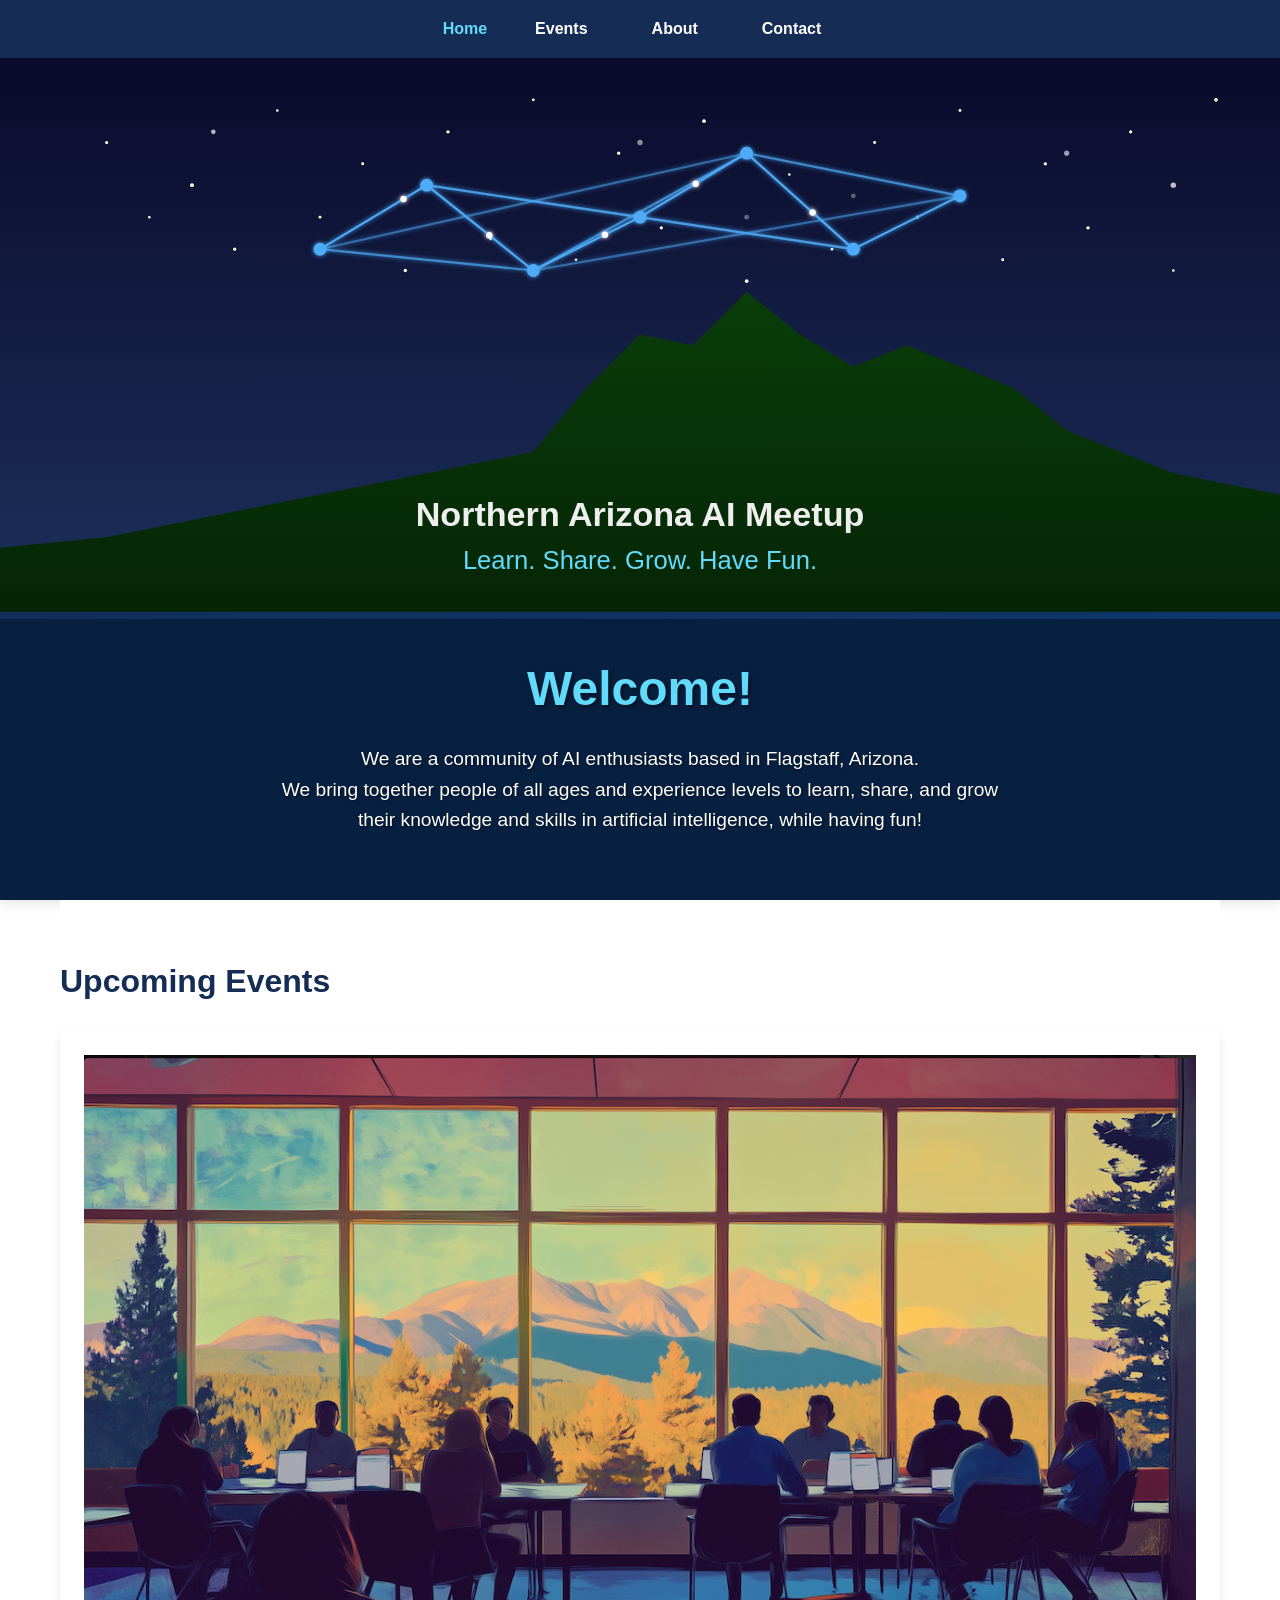
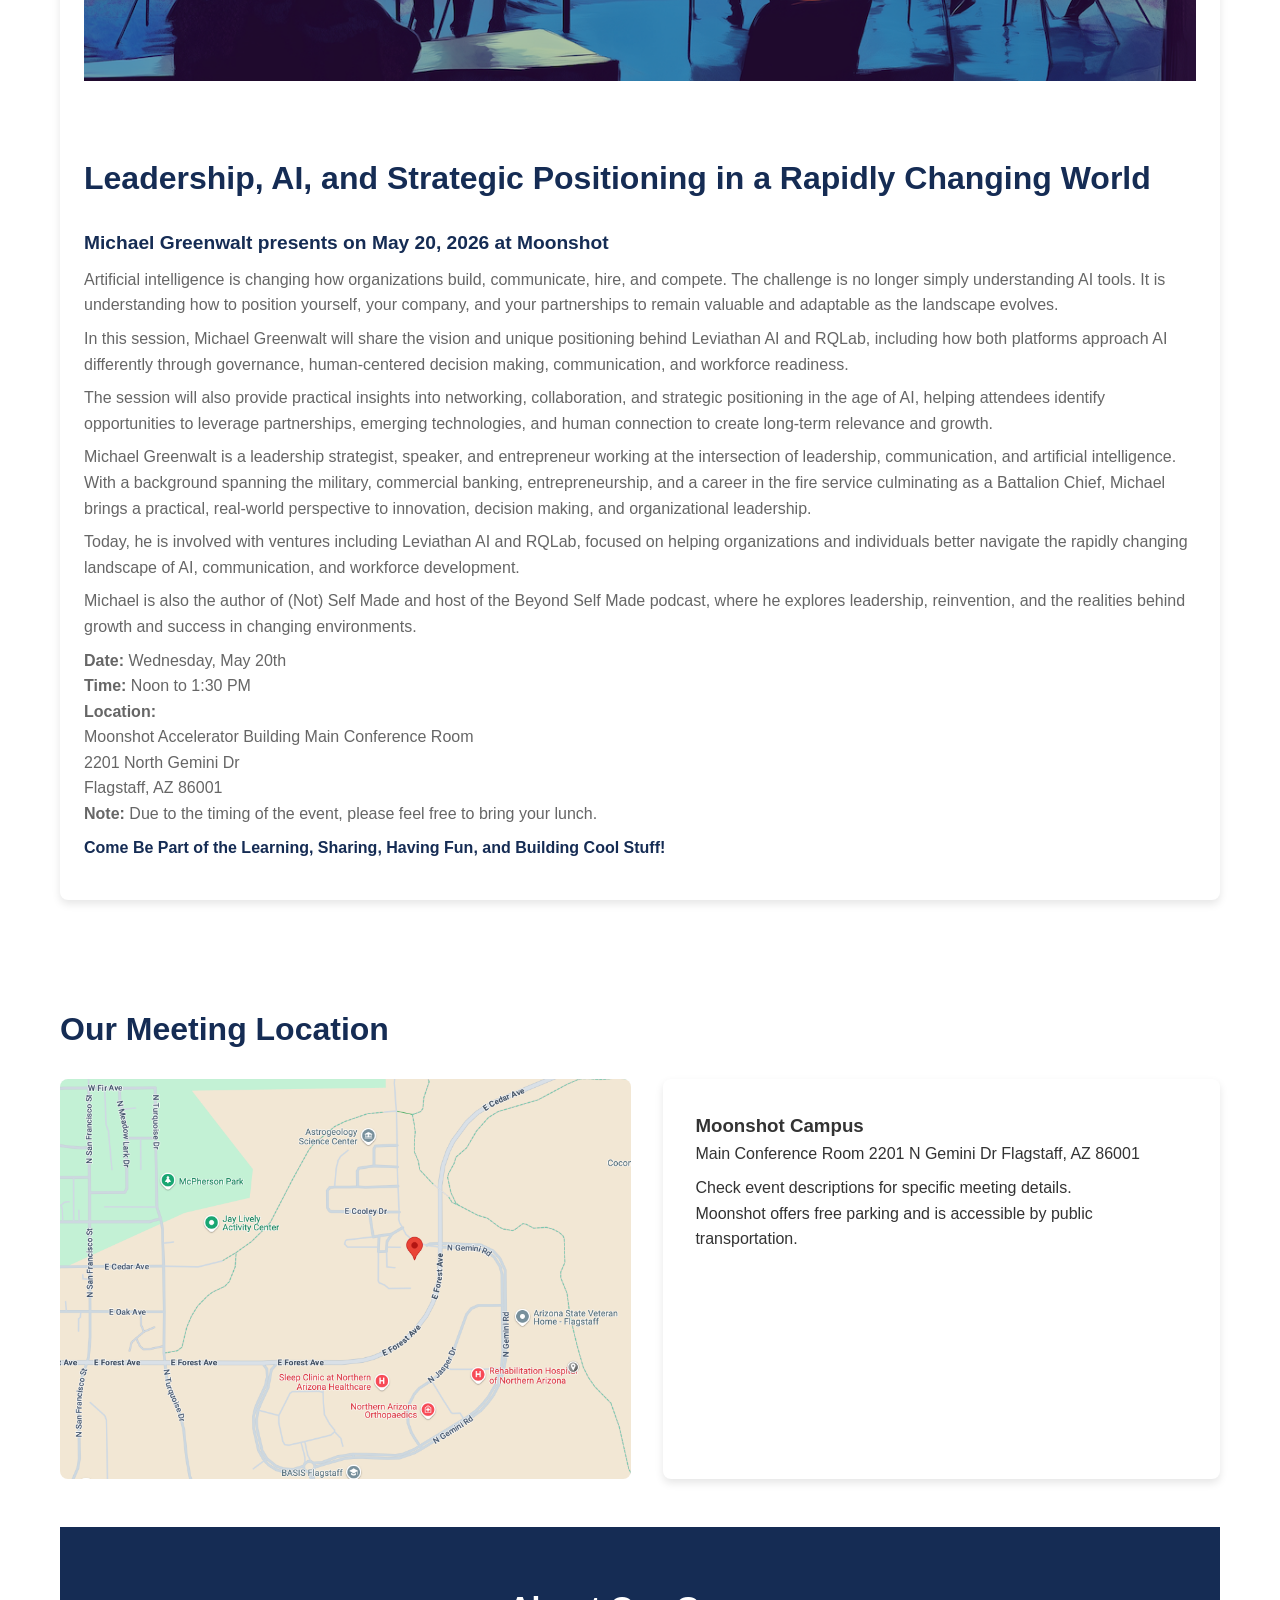
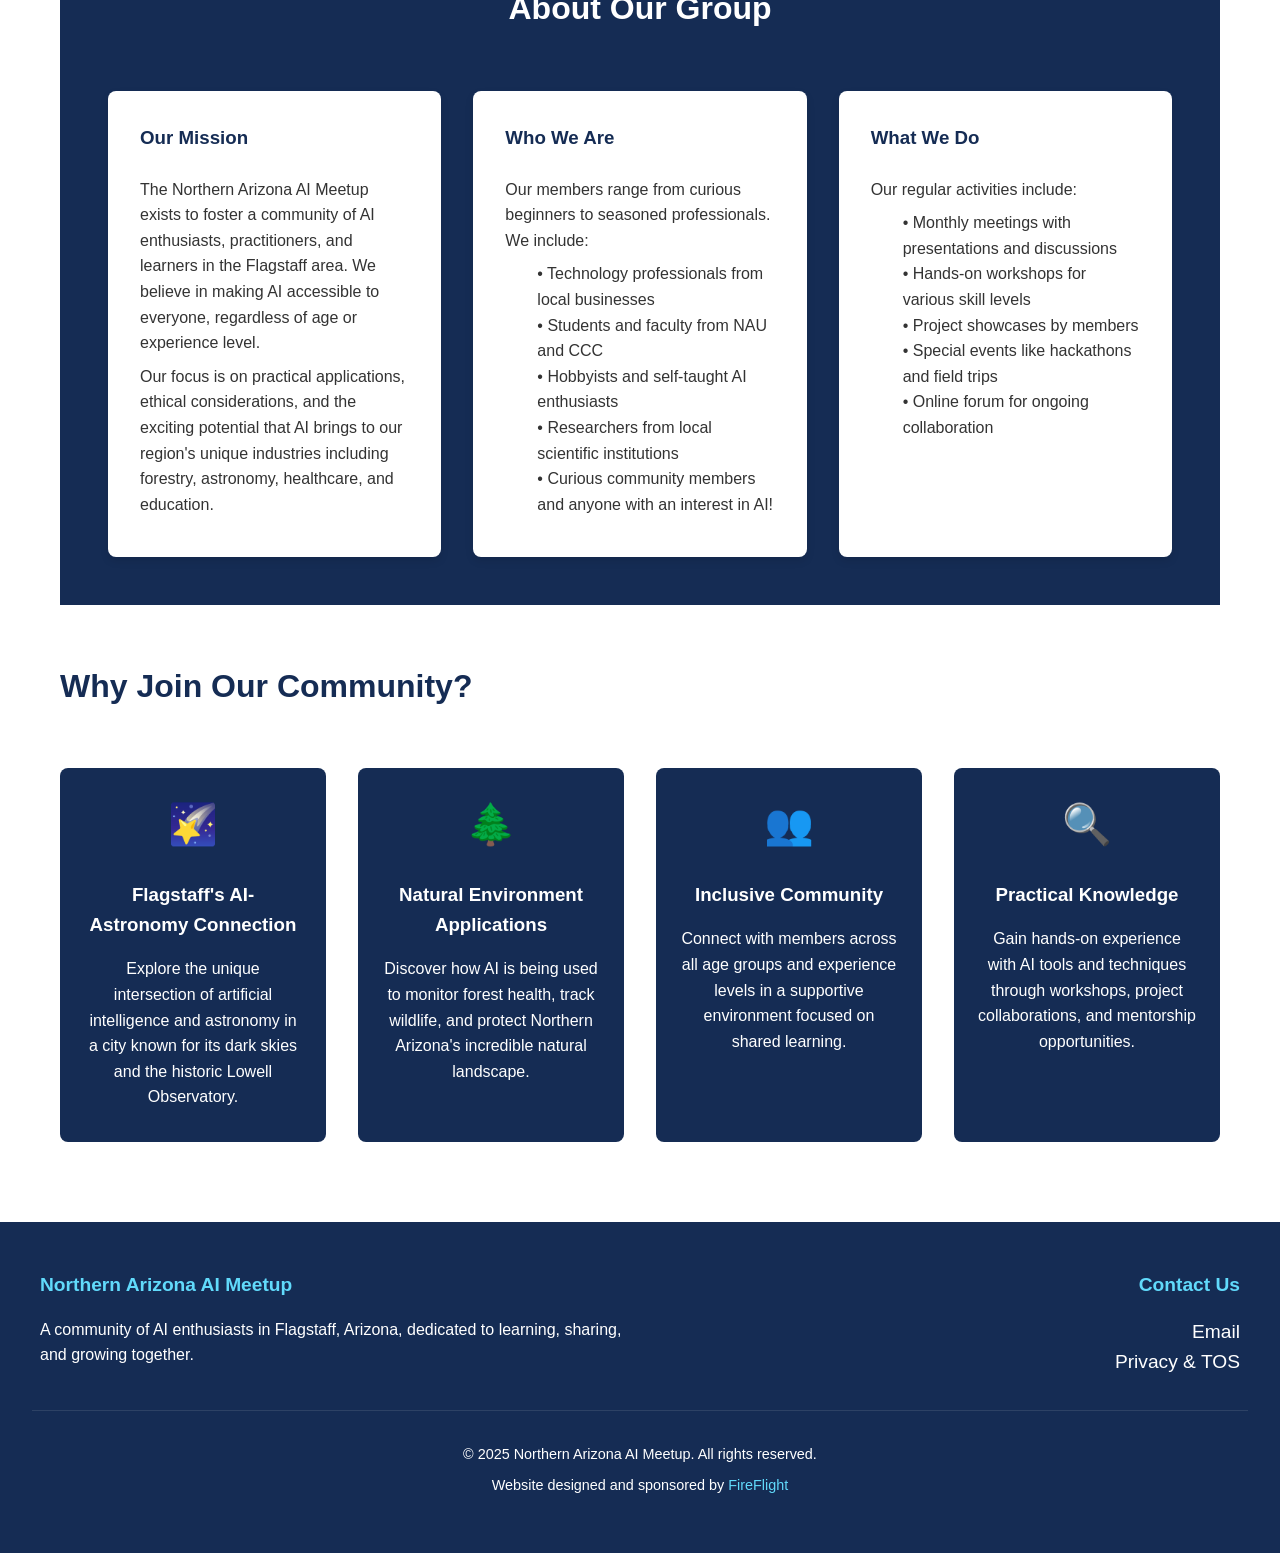
==== commit 3b0fb46e: "Update of events" ====
--- a/index.html
+++ b/index.html
@@ -42,36 +42,33 @@
         <div class="card">
           <div class="card-content">
             <div class="card-img">
-              <img src="media/images/png/MobPrompting.png" alt="Illustration of people in a meeting" class="card-img">
+              <img src="media/images/png/NAAImtgpic.png" alt="Illustration of people in a meeting" class="card-img">
             </div>
             <div class="event-details">
-              <h2>April 29, 2026: Mob Prompting</h2>
-              <h3>
-                One Screen, Multiple Brains, Zero Judgment
-              </h3>
+
+              <h2>Leadership, AI, and Strategic Positioning in a Rapidly Changing World</h2>
+              <h3>Michael Greenwalt presents on May 20, 2026 at Moonshot</h3>
               <p>
-                Maybe you've heard of mob programming, a technique from the software world where the whole team huddles around one computer. The whole group's brain focused on one problem. One person types, and everyone else contributes ideas. Then you swap seats and do it again.
+                Artificial intelligence is changing how organizations build, communicate, hire, and compete. The challenge is no longer simply understanding AI tools. It is understanding how to position yourself, your company, and your partnerships to remain valuable and adaptable as the landscape evolves.
               </p>
 
-              <p>Chaotic? A little. Effective? Wildly so.</p>
-
-              <p>We're stealing that idea and making it our own...</p>
-
-              <p>Welcome to mob prompting. It's the same concept, but instead of writing code, we're crafting prompts together and seeing what AI actually does with them. Someone shares their screen, we throw out ideas, we iterate, laugh at some weird outputs, and then someone else takes the wheel. There's no agenda, no predetermined tool, no right answers. We'll go wherever the group wants to take it.
-
-              <p>Want to see how far you can push a chatbot? Build something useful for your job? Get a good prompt to finally do that thing you've been trying to do for weeks? Bring it.</p>
-
-              <p>If you're brand new and feeling a little shy, that's totally fine. You can navigate before you ever have to drive, but don't be surprised if you end up with more to say than you expected.</p>
-
-              <p>No coding, no experience needed, just curiosity and a willingness to experiment a little in public. Come learn, share, and maybe build something cool.
+              <p>In this session, Michael Greenwalt will share the vision and unique positioning behind Leviathan AI and RQLab, including how both platforms approach AI differently through governance, human-centered decision making, communication, and workforce readiness.</p>
+
+              <p>The session will also provide practical insights into networking, collaboration, and strategic positioning in the age of AI, helping attendees identify opportunities to leverage partnerships, emerging technologies, and human connection to create long-term relevance and growth.</p>
+
+              <p>Michael Greenwalt is a leadership strategist, speaker, and entrepreneur working at the intersection of leadership, communication, and artificial intelligence. With a background spanning the military, commercial banking, entrepreneurship, and a career in the fire service culminating as a Battalion Chief, Michael brings a practical, real-world perspective to innovation, decision making, and organizational leadership.</p>
+
+              <p>Today, he is involved with ventures including Leviathan AI and RQLab, focused on helping organizations and individuals better navigate the rapidly changing landscape of AI, communication, and workforce development.</p>
+
+              <p>Michael is also the author of (Not) Self Made and host of the Beyond Self Made podcast, where he explores leadership, reinvention, and the realities behind growth and success in changing environments.
               </p>
 
               <!-- <h4>Details</h4> <h4>Come Be Part of the Learning, Sharing, Having Fun, and Building Cool Stuff!</h4> -->
-              <p><strong>Date:</strong> Wednesday, April 29th<br>
+              <p><strong>Date:</strong> Wednesday, May 20th<br>
                 <strong>Time:</strong> Noon to 1:30 PM<br>
                 <strong>Location:</strong><br>
-                  Moonshot Incubator Classroom<br>
-                  2225 North Gemini Dr<br>
+                  Moonshot Accelerator Building Main Conference Room<br>
+                  2201 North Gemini Dr<br>
                   Flagstaff, AZ 86001<br>
                 <strong>Note:</strong> Due to the timing of the event, please feel free to bring your lunch.</p>
 
@@ -114,7 +111,7 @@
           </div>
         </div> -->
 
-        <div class="card">
+        <!-- <div class="card">
           <div class="card-content">
             <div class="card-img">
               <img src="media/images/png/NAAImtgpic.png" alt="Illustration of people in a meeting" class="card-img">
@@ -125,24 +122,21 @@
               <p>
                 Learn about the journey of Leviathan AI, from an idea to a scrappy startup dealing with the rapid changes in AI, customer needs and expectations, the challenges of marketing, and so much more.
               </p>
-              <!-- <h4>Details</h4> -->
+              -->
+              <!-- <h4>Details</h4>
               <p><strong>Date:</strong>Wednesday, May 20<br>
                 <strong>Time:</strong> Noon to 1:30 PM<br>
                 <strong>Location:</strong><br>
                 Moonshot Accelerator Conference Room<br>
                 2201 North Gemini Dr<br>
                 Flagstaff, AZ 86001<br>
-                <strong>Note:</strong> Due to the timing of the event, please feel free to bring your lunch.</p>
+                <strong>Note:</strong> Due to the timing of the event, please feel free to bring your lunch.</p> -->
               <!-- To participate, bring a device (laptop, phone, or tablet) with the ability to connect to Wi-Fi.
 
               <p>Accelerator Building, Main Conference Room<br>
               2201 North Gemini Dr<br>
               Flagstaff, AZ 86001</p> -->
             </div>
-          </div>
-        </div>
-
-      </div>
 
       <!--  <a href="#" class="btn">Register</a> -->
     </section>
@@ -155,7 +149,7 @@
         </div>
         <div class="location-info">
           <h3>Moonshot Campus</h3>
-          <!-- <p> Main Conference Room 2201 N Gemini Dr Flagstaff, AZ 86001</p> -->
+          <p> Main Conference Room 2201 N Gemini Dr Flagstaff, AZ 86001</p>
           <p class="location-note">Check event descriptions for specific meeting details.<br>
             Moonshot offers free parking and is accessible by public transportation.</p>
         </div>
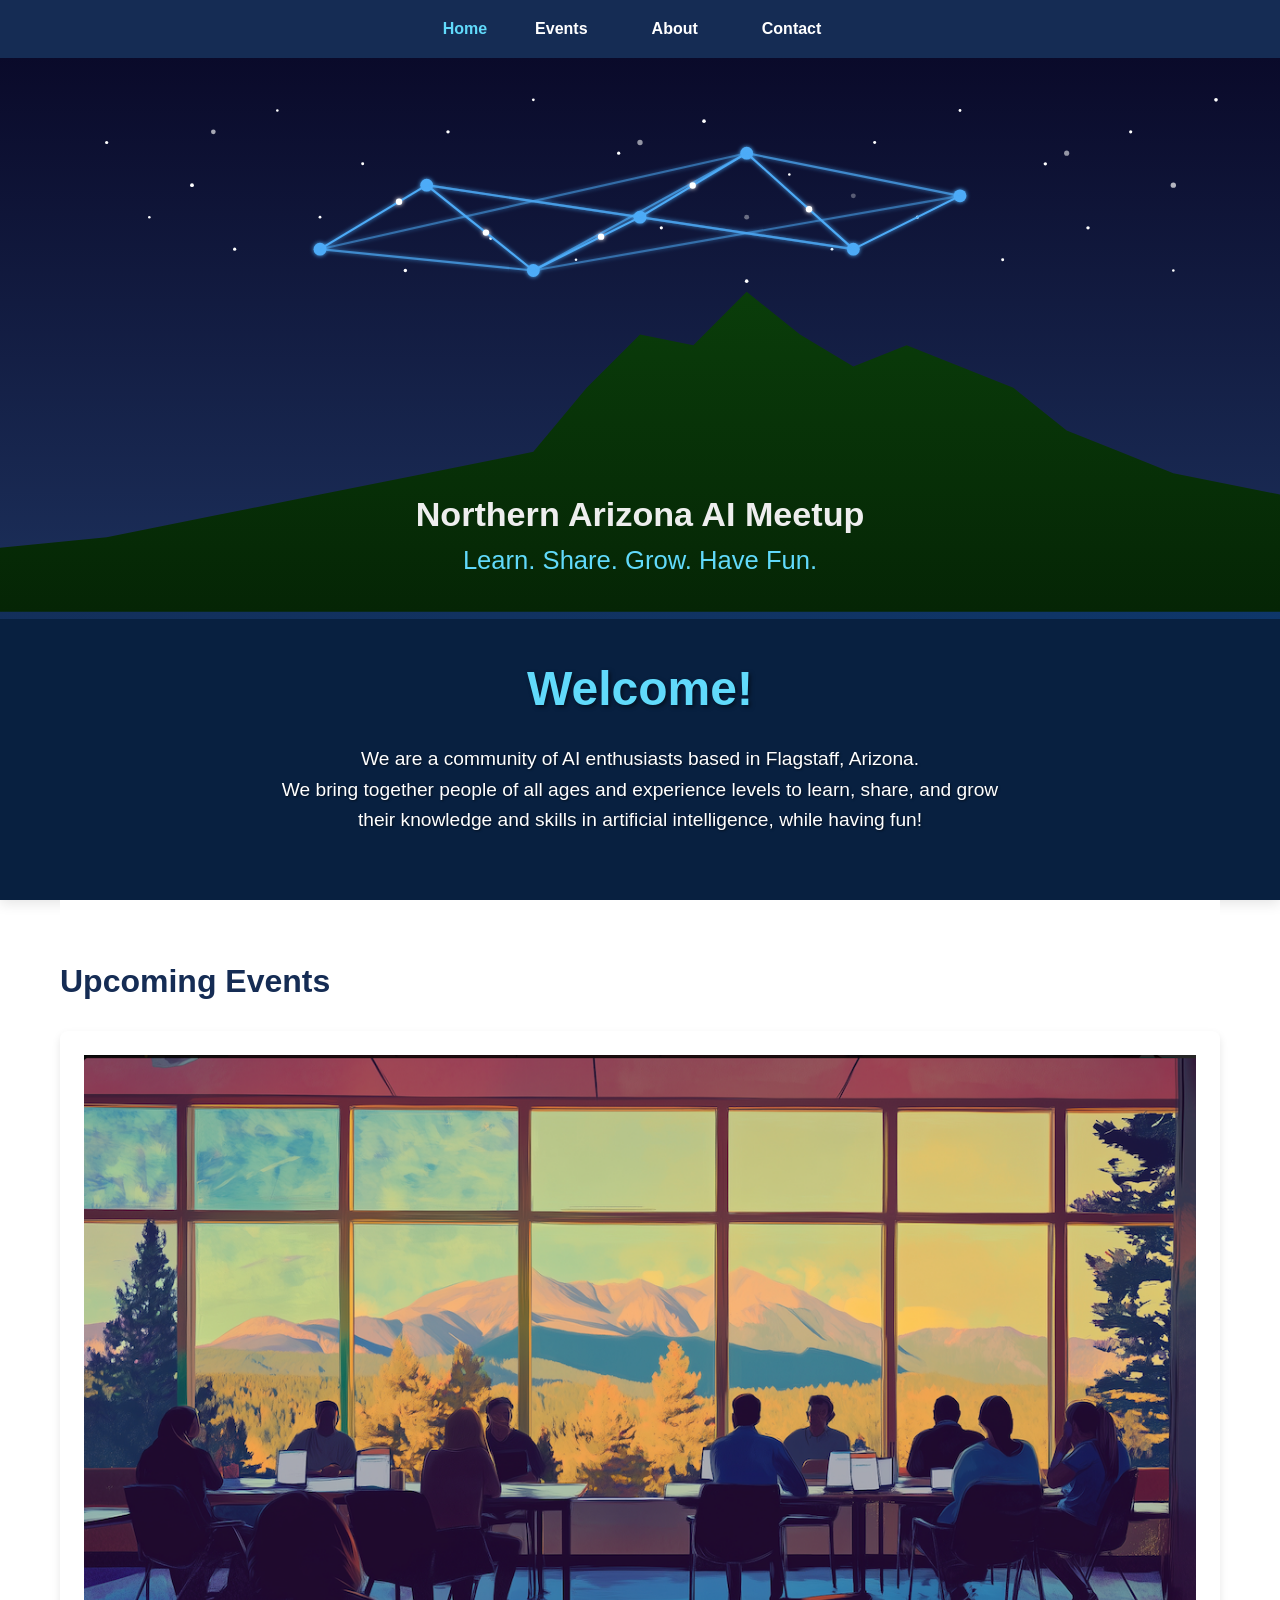
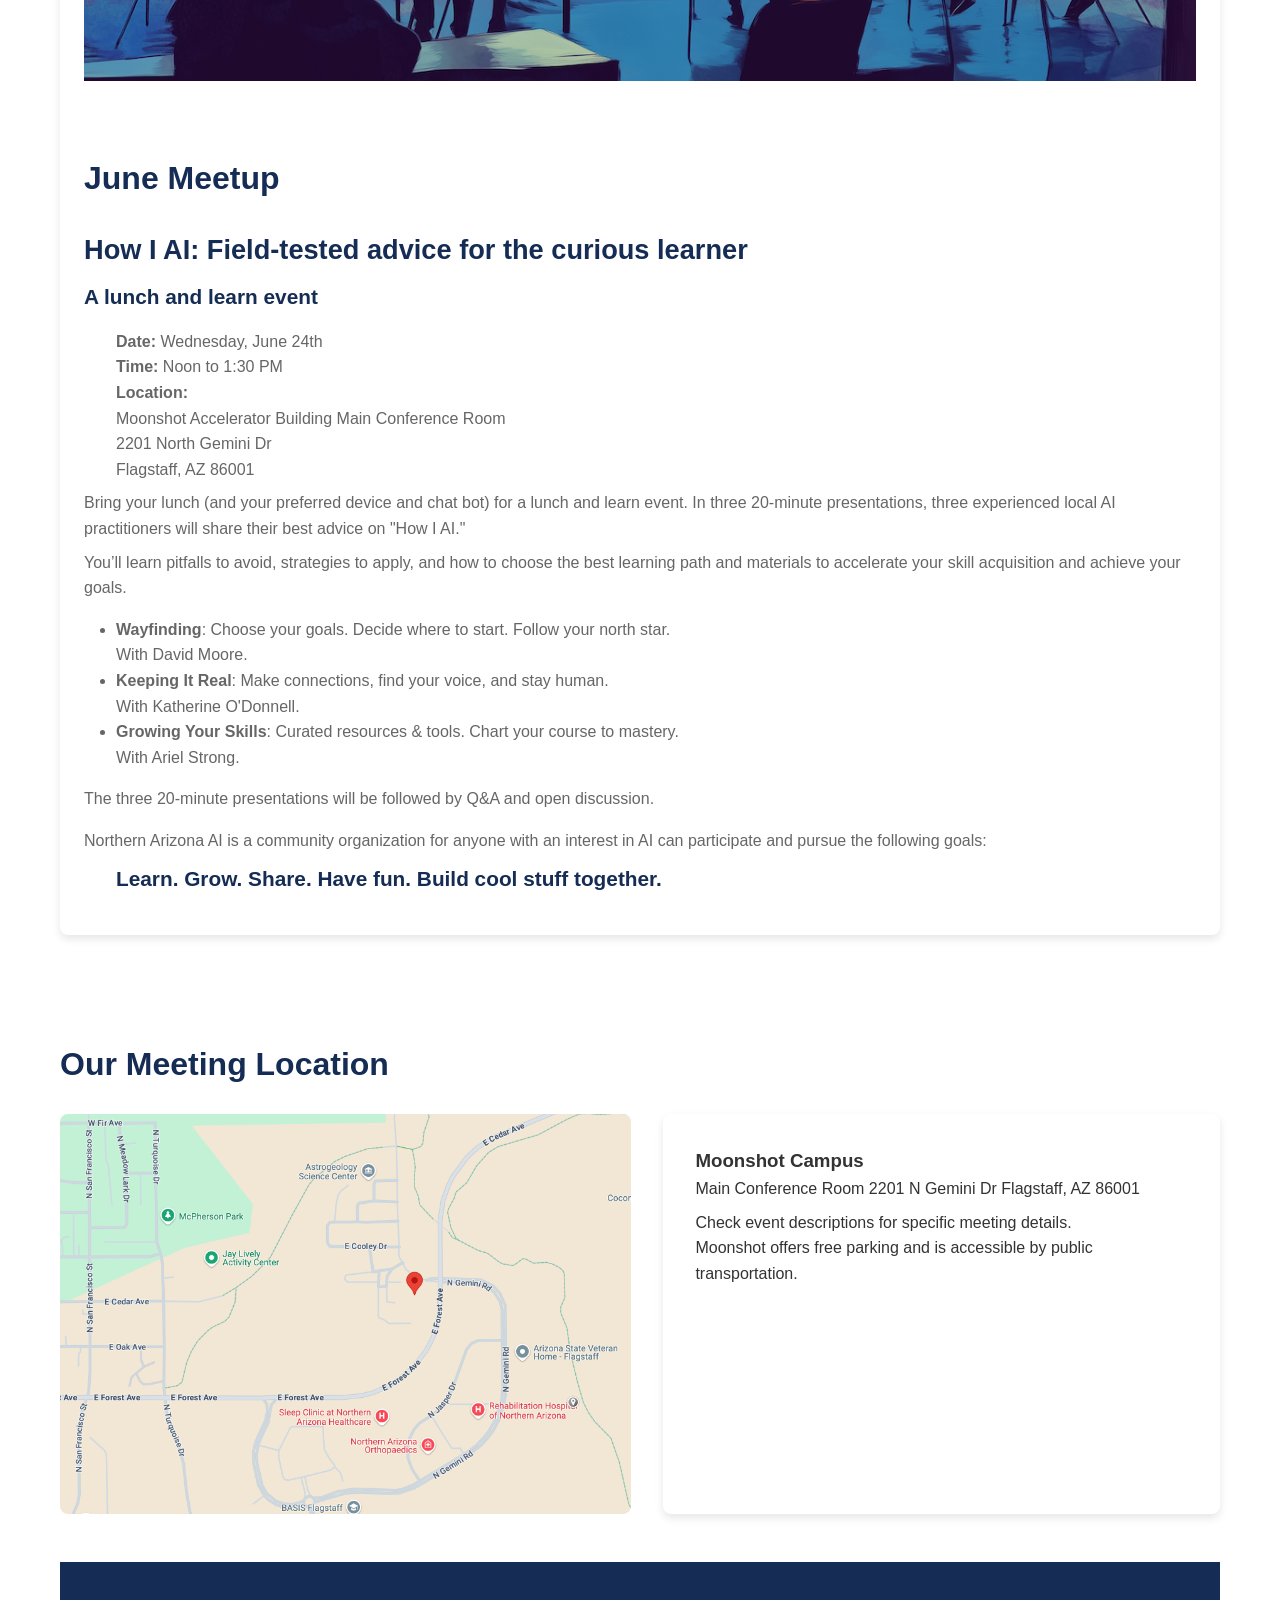
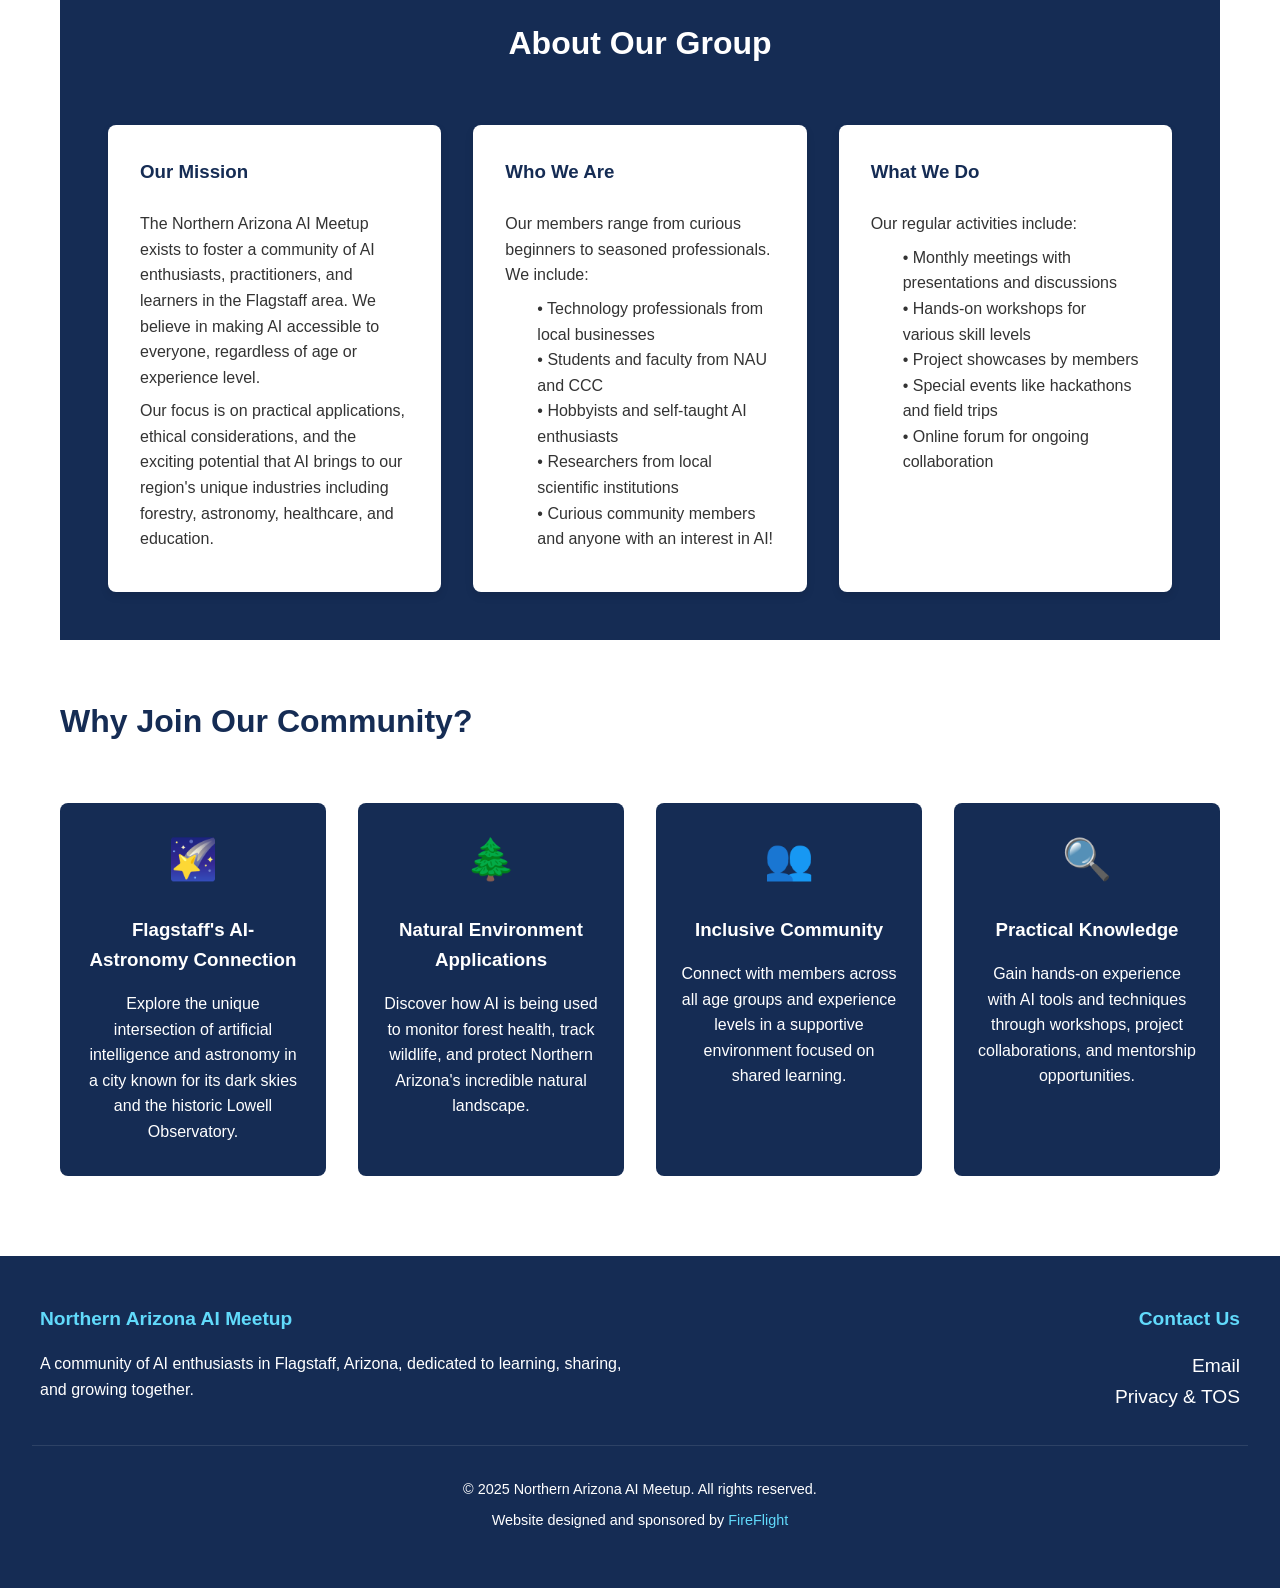
==== commit ffbb2df3: "Update of events" ====
--- a/index.html
+++ b/index.html
@@ -45,34 +45,41 @@
               <img src="media/images/png/NAAImtgpic.png" alt="Illustration of people in a meeting" class="card-img">
             </div>
             <div class="event-details">
-
-              <h2>Leadership, AI, and Strategic Positioning in a Rapidly Changing World</h2>
-              <h3>Michael Greenwalt presents on May 20, 2026 at Moonshot</h3>
-              <p>
-                Artificial intelligence is changing how organizations build, communicate, hire, and compete. The challenge is no longer simply understanding AI tools. It is understanding how to position yourself, your company, and your partnerships to remain valuable and adaptable as the landscape evolves.
-              </p>
-
-              <p>In this session, Michael Greenwalt will share the vision and unique positioning behind Leviathan AI and RQLab, including how both platforms approach AI differently through governance, human-centered decision making, communication, and workforce readiness.</p>
-
-              <p>The session will also provide practical insights into networking, collaboration, and strategic positioning in the age of AI, helping attendees identify opportunities to leverage partnerships, emerging technologies, and human connection to create long-term relevance and growth.</p>
-
-              <p>Michael Greenwalt is a leadership strategist, speaker, and entrepreneur working at the intersection of leadership, communication, and artificial intelligence. With a background spanning the military, commercial banking, entrepreneurship, and a career in the fire service culminating as a Battalion Chief, Michael brings a practical, real-world perspective to innovation, decision making, and organizational leadership.</p>
-
-              <p>Today, he is involved with ventures including Leviathan AI and RQLab, focused on helping organizations and individuals better navigate the rapidly changing landscape of AI, communication, and workforce development.</p>
-
-              <p>Michael is also the author of (Not) Self Made and host of the Beyond Self Made podcast, where he explores leadership, reinvention, and the realities behind growth and success in changing environments.
-              </p>
+              <h2>June Meetup</h2>
+              <h3>How I AI: Field-tested advice for the curious learner</h3>
+              <h4>A lunch and learn event</h4>
+              <p class="indent spacer"><strong>Date:</strong> Wednesday, June 24th<br>
+              <strong>Time:</strong> Noon to 1:30 PM<br>
+              <strong>Location:</strong><br>
+              Moonshot Accelerator Building Main Conference Room<br>
+              2201 North Gemini Dr<br>
+              Flagstaff, AZ 86001<br>
+              <!-- <strong>Note:</strong> Due to the timing of the event, please feel free to bring your lunch.</p> -->
+
+              <p>Bring your lunch (and your preferred device and chat bot) for a lunch and learn event. In three 20-minute presentations, three experienced local AI practitioners will share their best advice on "How I AI."</p>
+
+              <p>You’ll learn pitfalls to avoid, strategies to apply, and how to choose the best learning path and materials to accelerate your skill acquisition and achieve your goals.</p>
+
+              <div class="indent">
+                <ul class="spacer">
+                  <li><strong>Wayfinding</strong>: Choose your goals. Decide where to start. Follow your north star.<br>
+                    With David Moore.</li>
+
+                  <li><strong>Keeping It Real</strong>: Make connections, find your voice, and stay human.<br>
+                    With Katherine O'Donnell.</li>
+
+                  <li><strong>Growing Your Skills</strong>: Curated resources & tools. Chart your course to mastery.<br>
+                    With Ariel Strong.</li>
+                </ul>
+              </div>
+
+              <p class="spacer">The three 20-minute presentations will be followed by Q&A and open discussion.</p>
 
               <!-- <h4>Details</h4> <h4>Come Be Part of the Learning, Sharing, Having Fun, and Building Cool Stuff!</h4> -->
-              <p><strong>Date:</strong> Wednesday, May 20th<br>
-                <strong>Time:</strong> Noon to 1:30 PM<br>
-                <strong>Location:</strong><br>
-                  Moonshot Accelerator Building Main Conference Room<br>
-                  2201 North Gemini Dr<br>
-                  Flagstaff, AZ 86001<br>
-                <strong>Note:</strong> Due to the timing of the event, please feel free to bring your lunch.</p>
-
-              <h4>Come Be Part of the Learning, Sharing, Having Fun, and Building Cool Stuff!</h4>
+
+              <p class="spacer"> Northern Arizona AI is a community organization for anyone with an interest in AI can participate and pursue the following goals:</p>
+              <h4 class="indent">Learn. Grow. Share. Have fun. Build cool stuff together.</h4>
+
                 <!-- To participate, bring a device (laptop, phone, or tablet) with the ability to connect to Wi-Fi.
 
                 <p>Accelerator Building, Main Conference Room<br>
--- a/css/site.css
+++ b/css/site.css
@@ -167,6 +167,11 @@
 .indent {
   padding-left: 2rem;
 }
+
+.spacer {
+  margin-top: 1rem;
+}
+
 .card-grid {
   display: grid;
   /* grid-template-columns: repeat(auto-fill, minmax(450px, 1fr));
@@ -211,12 +216,16 @@
   color: #666;
 }
 
+.event-details h2 {
+  font-size: 2rem;
+}
+
 .event-details h3 {
-  font-size: 1.2rem;
+  font-size: 1.7rem;
 }
 
 .event-details h4 {
-  font-size: 1rem;
+  font-size: 1.3rem;
   color: var(--primary-dark);
 }
 
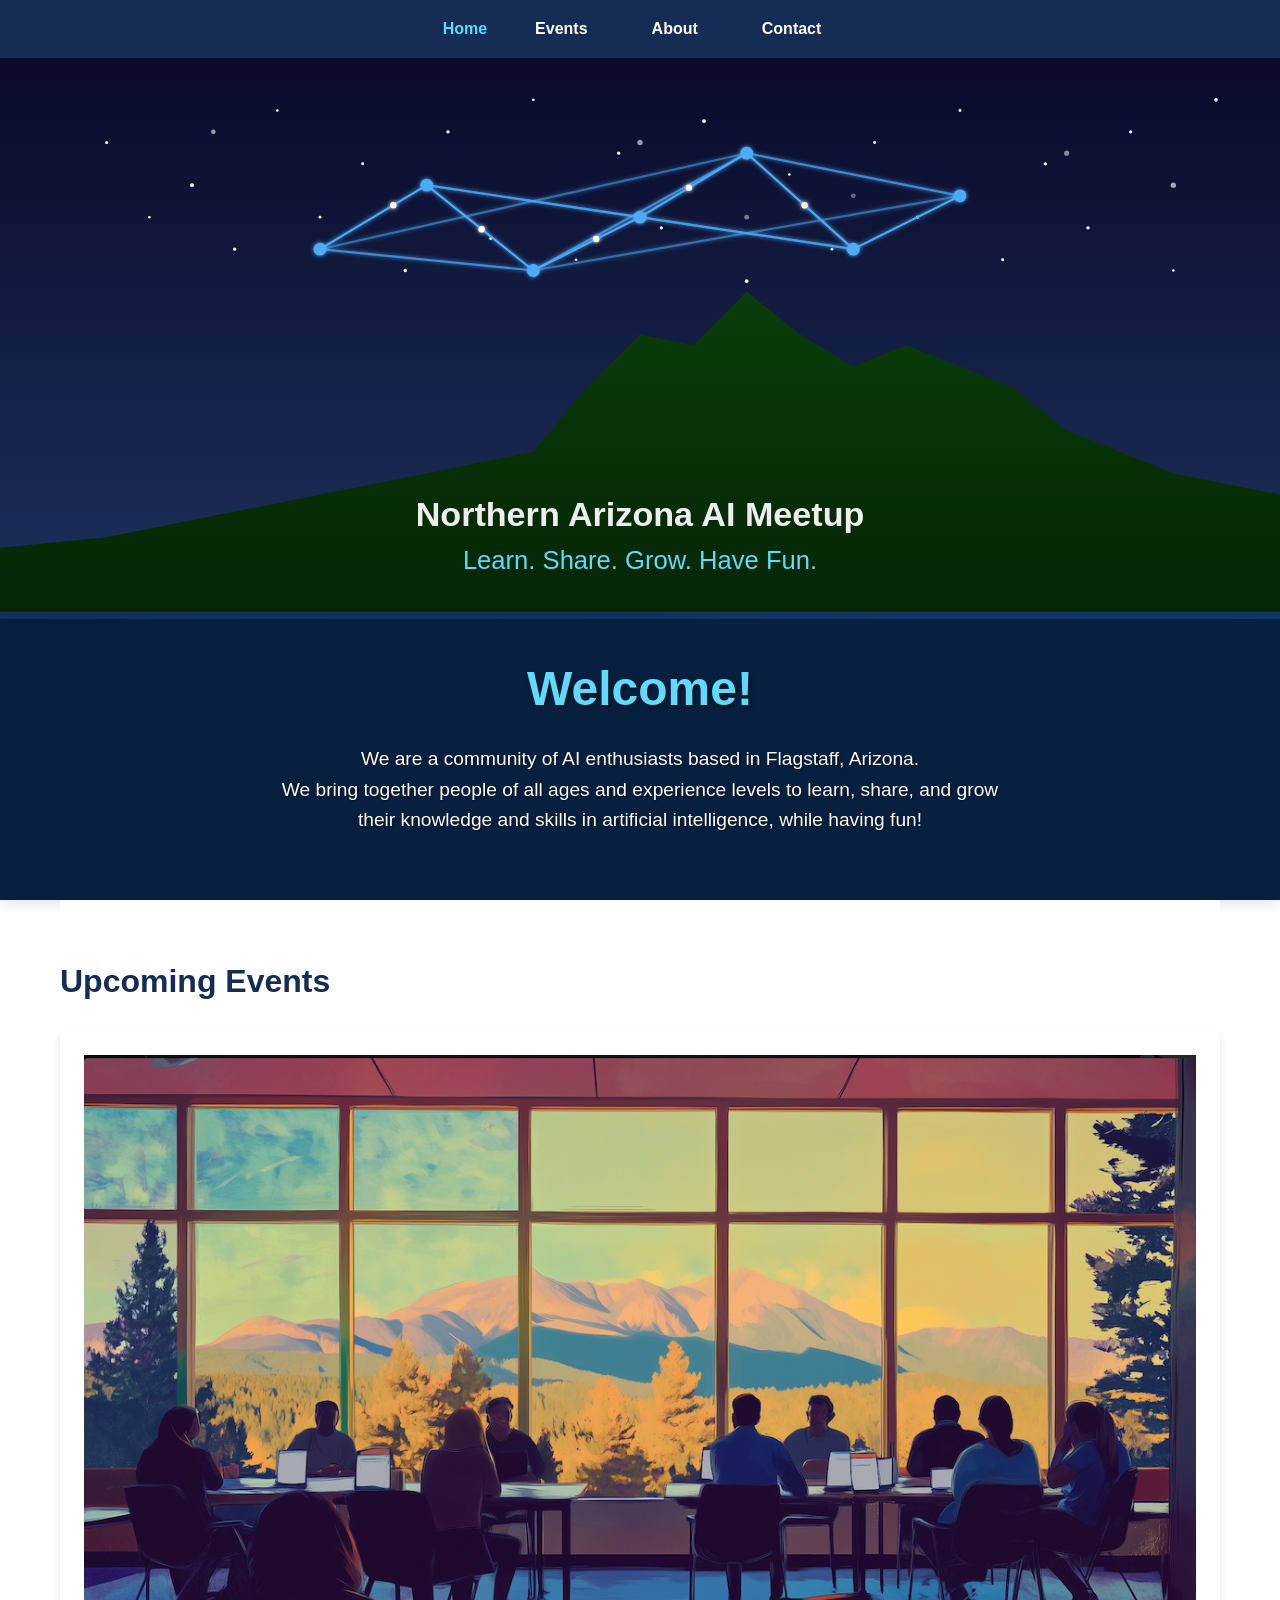
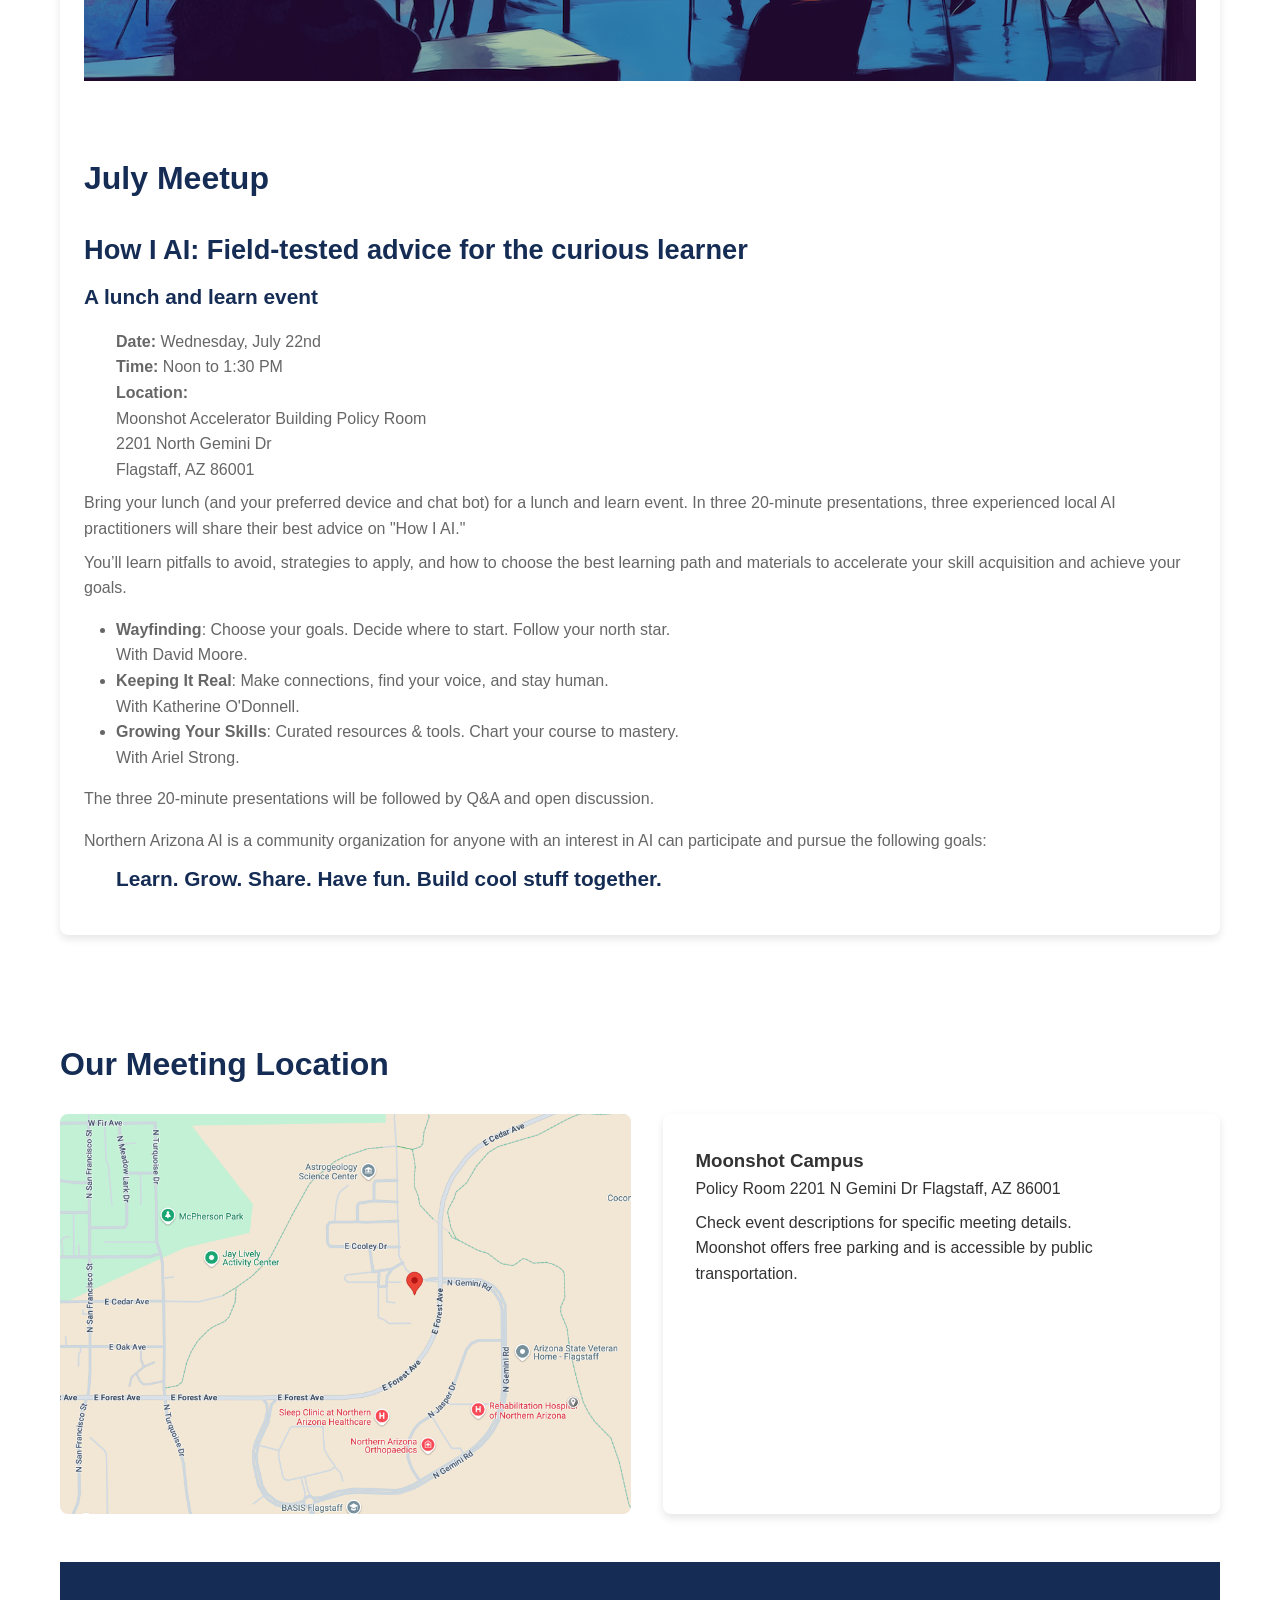
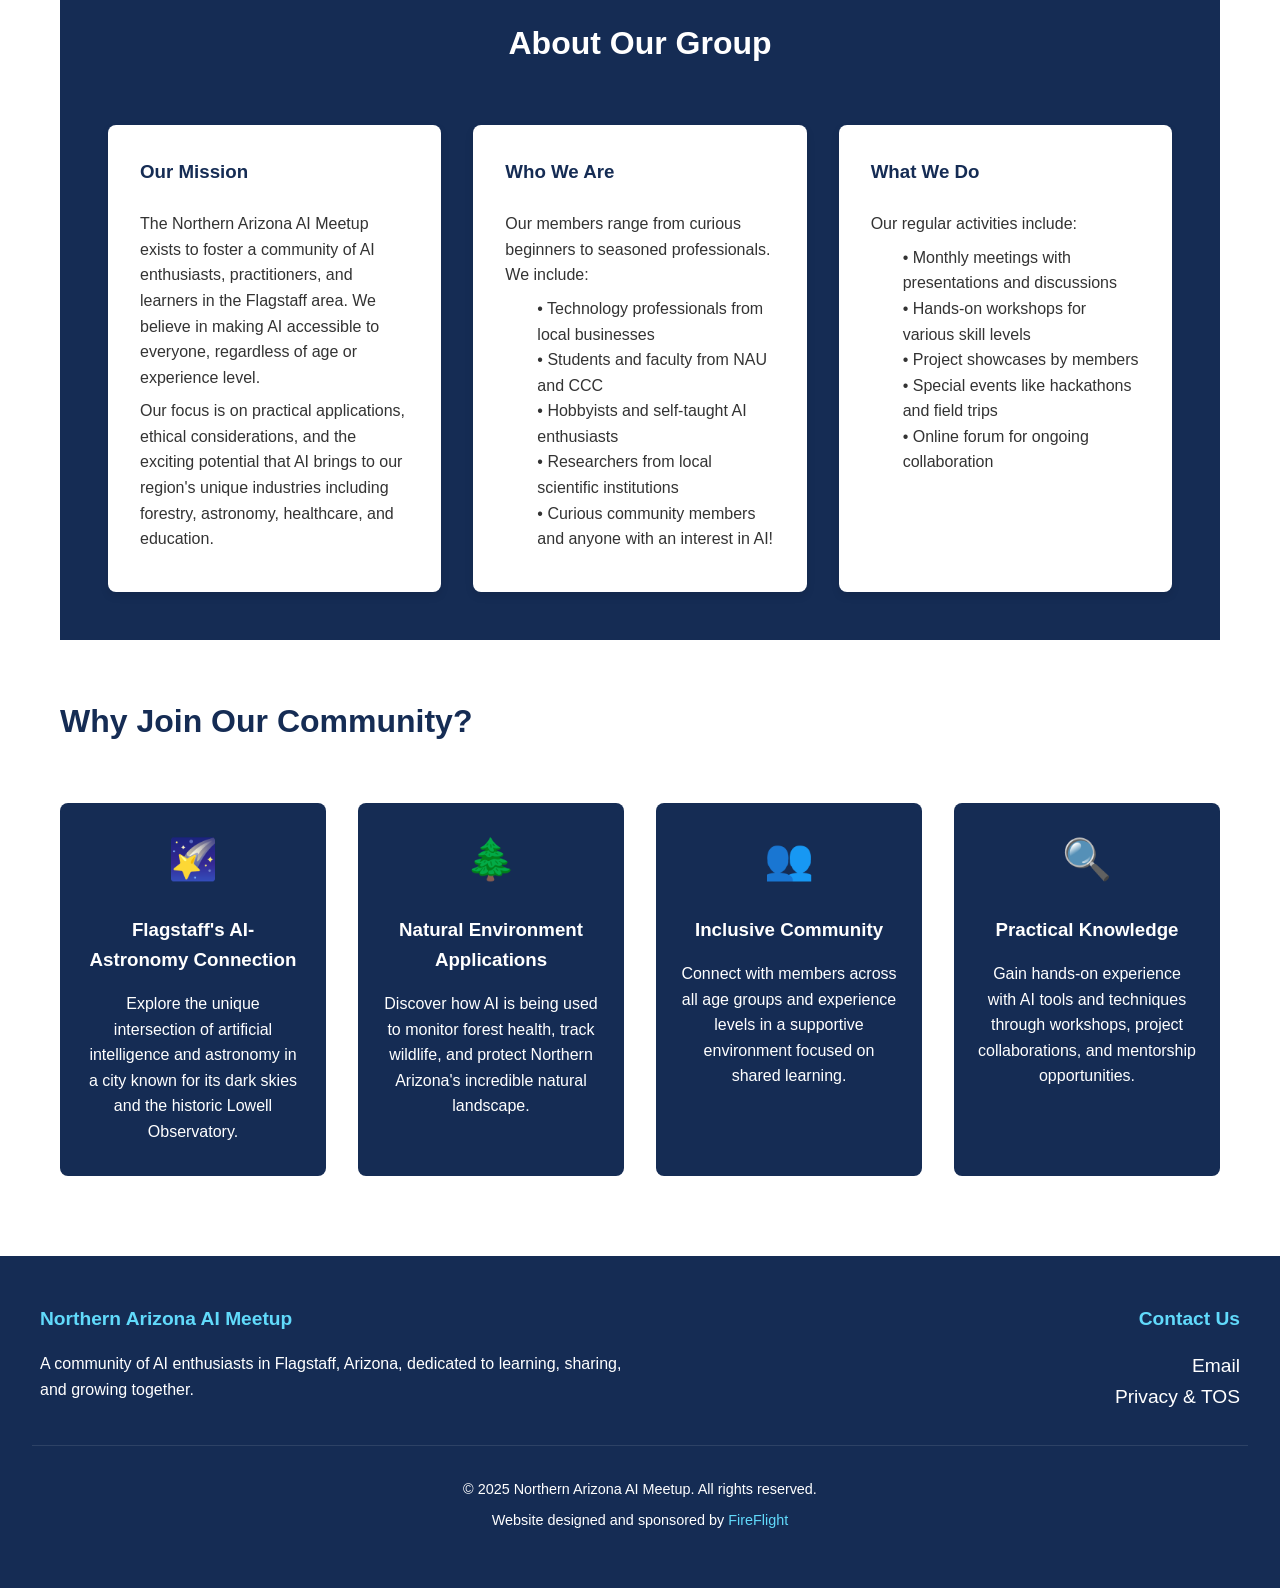
==== commit 88ff2098: "Update of event" ====
--- a/index.html
+++ b/index.html
@@ -45,13 +45,13 @@
               <img src="media/images/png/NAAImtgpic.png" alt="Illustration of people in a meeting" class="card-img">
             </div>
             <div class="event-details">
-              <h2>June Meetup</h2>
+              <h2>July Meetup</h2>
               <h3>How I AI: Field-tested advice for the curious learner</h3>
               <h4>A lunch and learn event</h4>
-              <p class="indent spacer"><strong>Date:</strong> Wednesday, June 24th<br>
+              <p class="indent spacer"><strong>Date:</strong> Wednesday, July 22nd<br>
               <strong>Time:</strong> Noon to 1:30 PM<br>
               <strong>Location:</strong><br>
-              Moonshot Accelerator Building Main Conference Room<br>
+              Moonshot Accelerator Building Policy Room<br>
               2201 North Gemini Dr<br>
               Flagstaff, AZ 86001<br>
               <!-- <strong>Note:</strong> Due to the timing of the event, please feel free to bring your lunch.</p> -->
@@ -156,7 +156,7 @@
         </div>
         <div class="location-info">
           <h3>Moonshot Campus</h3>
-          <p> Main Conference Room 2201 N Gemini Dr Flagstaff, AZ 86001</p>
+          <p>Policy Room 2201 N Gemini Dr Flagstaff, AZ 86001</p>
           <p class="location-note">Check event descriptions for specific meeting details.<br>
             Moonshot offers free parking and is accessible by public transportation.</p>
         </div>
